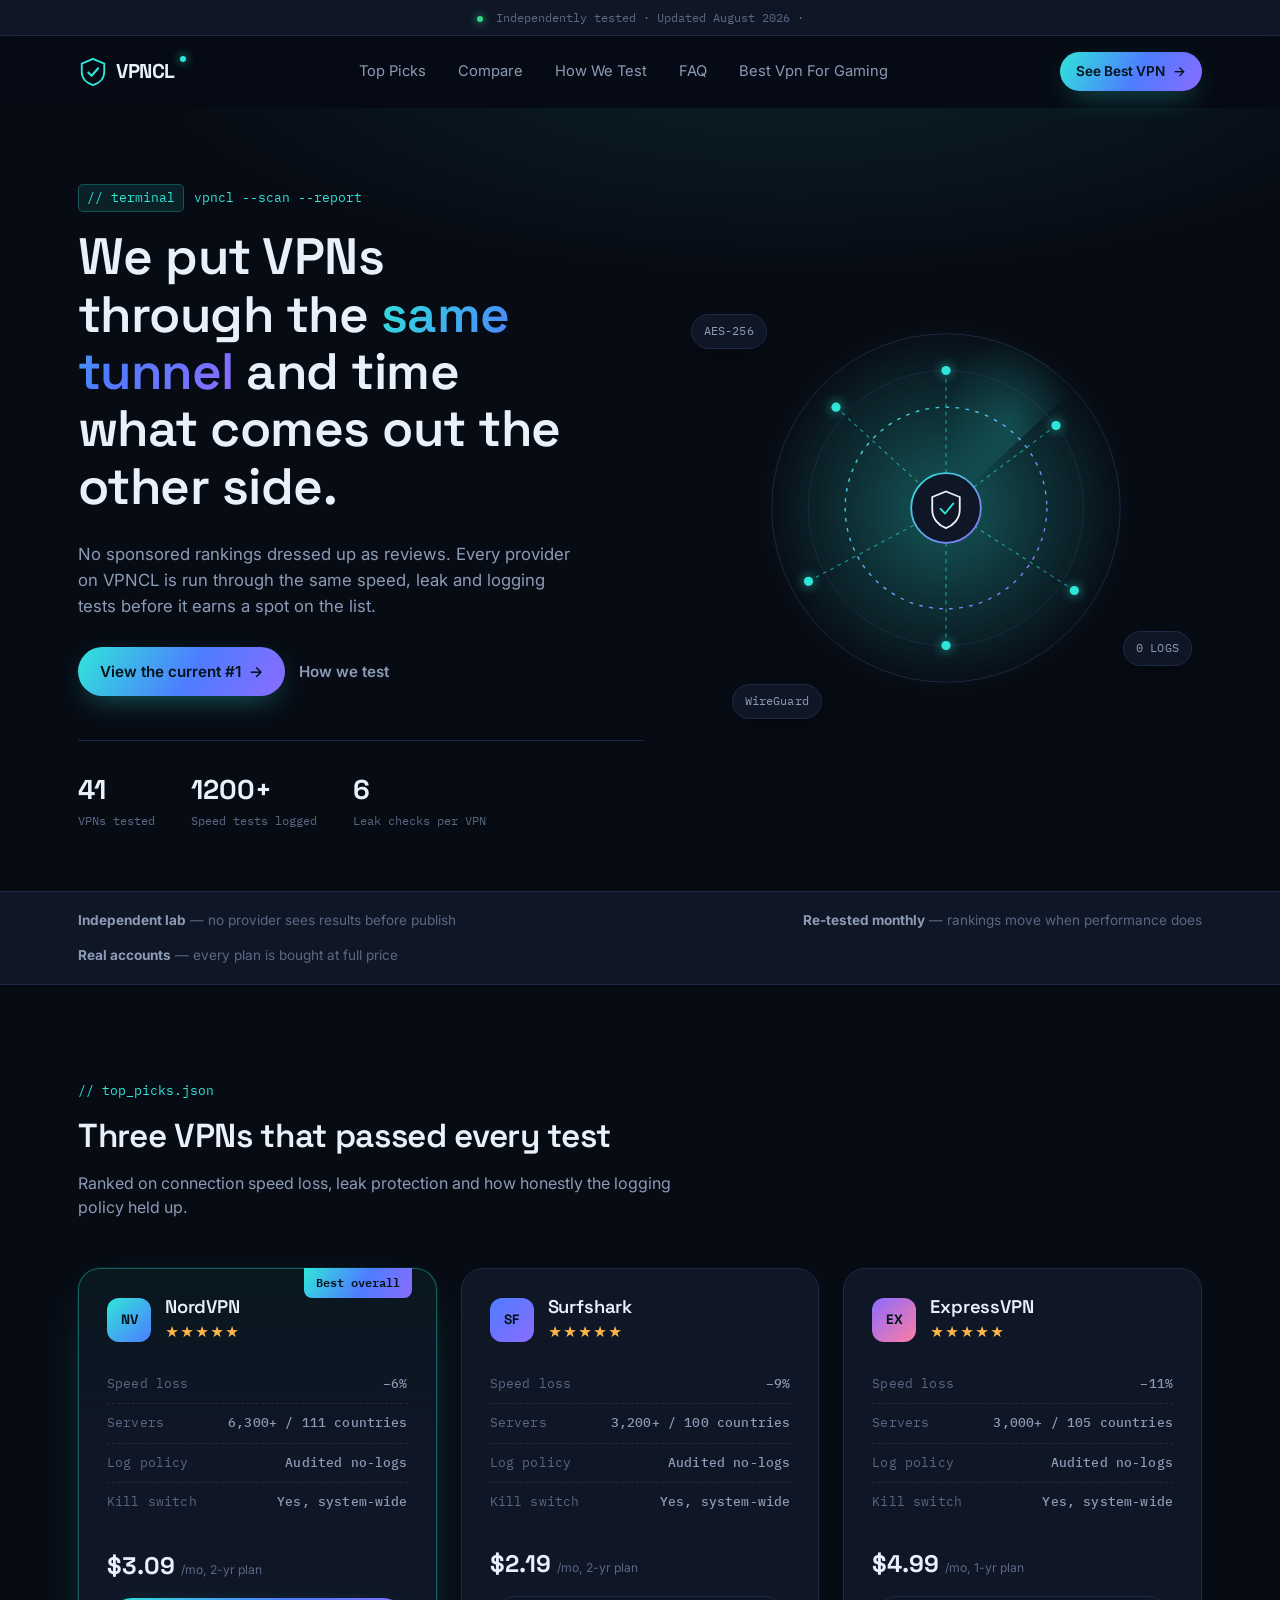
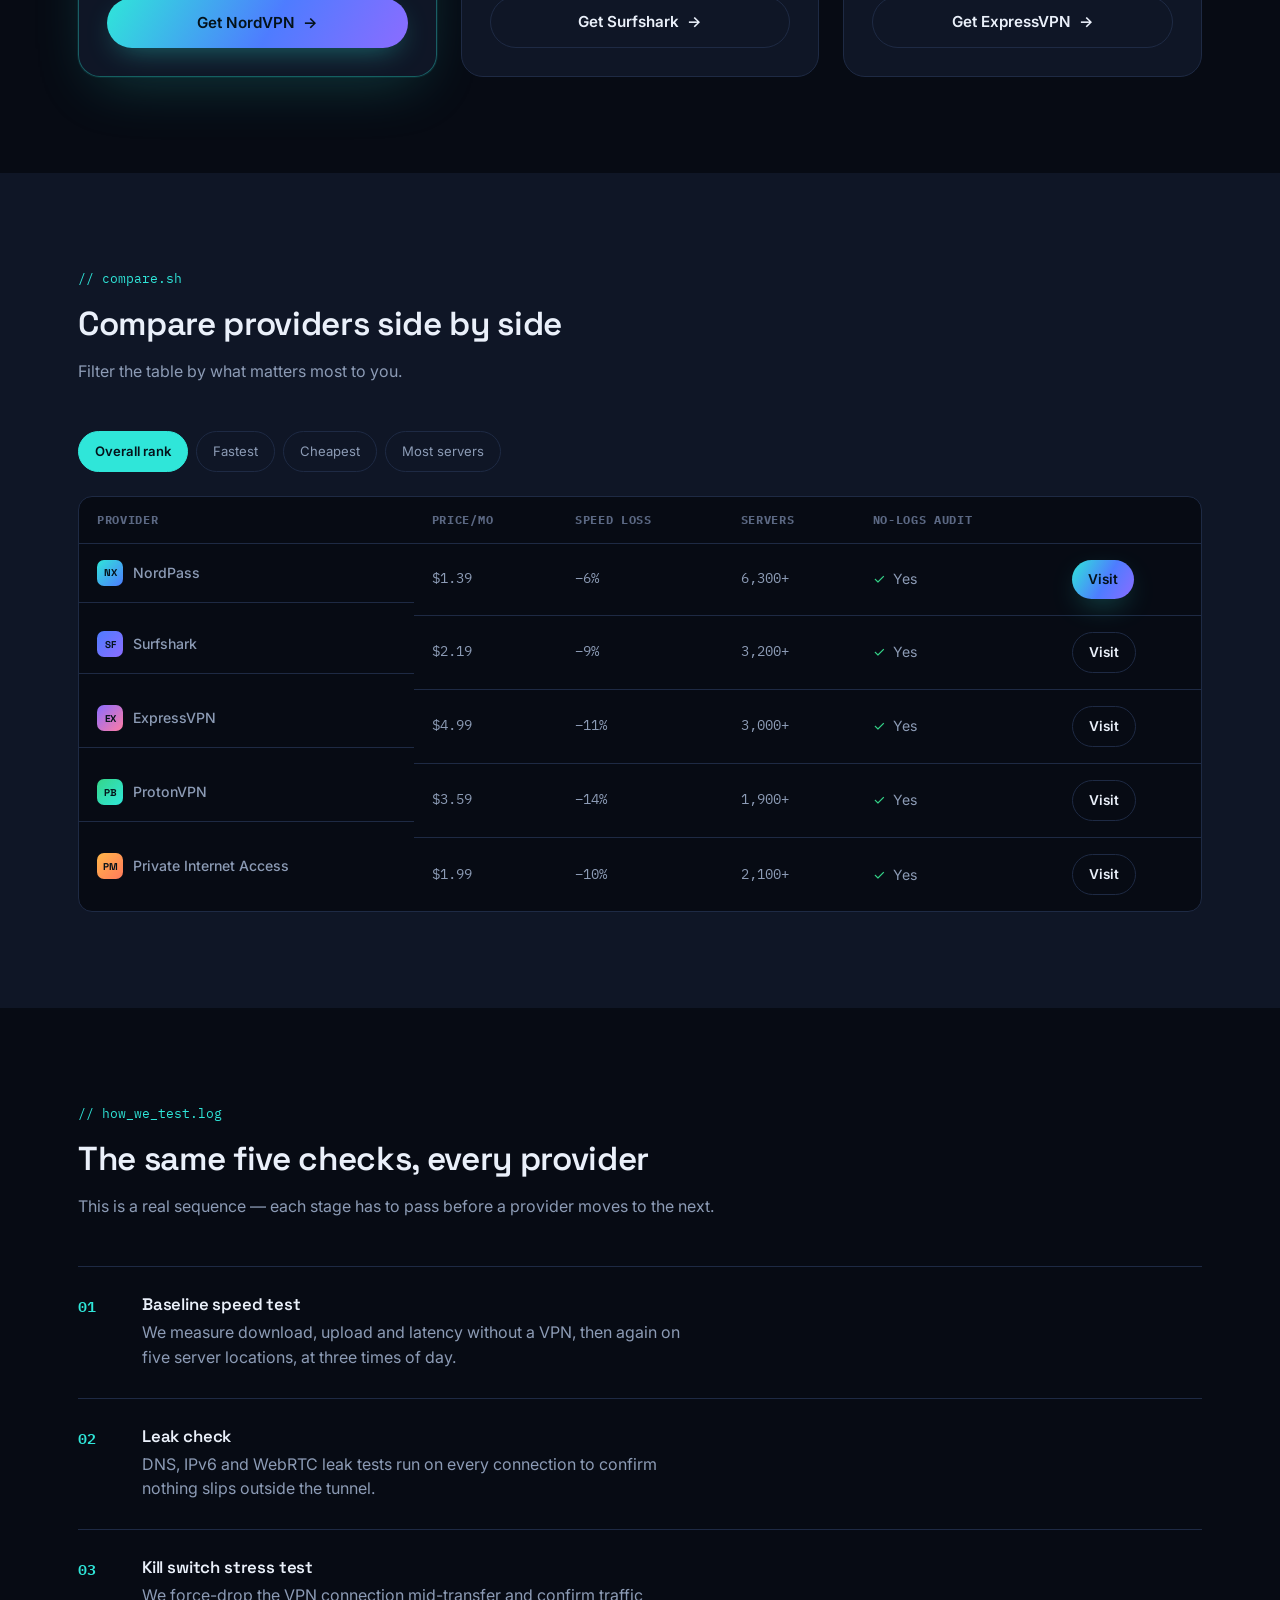
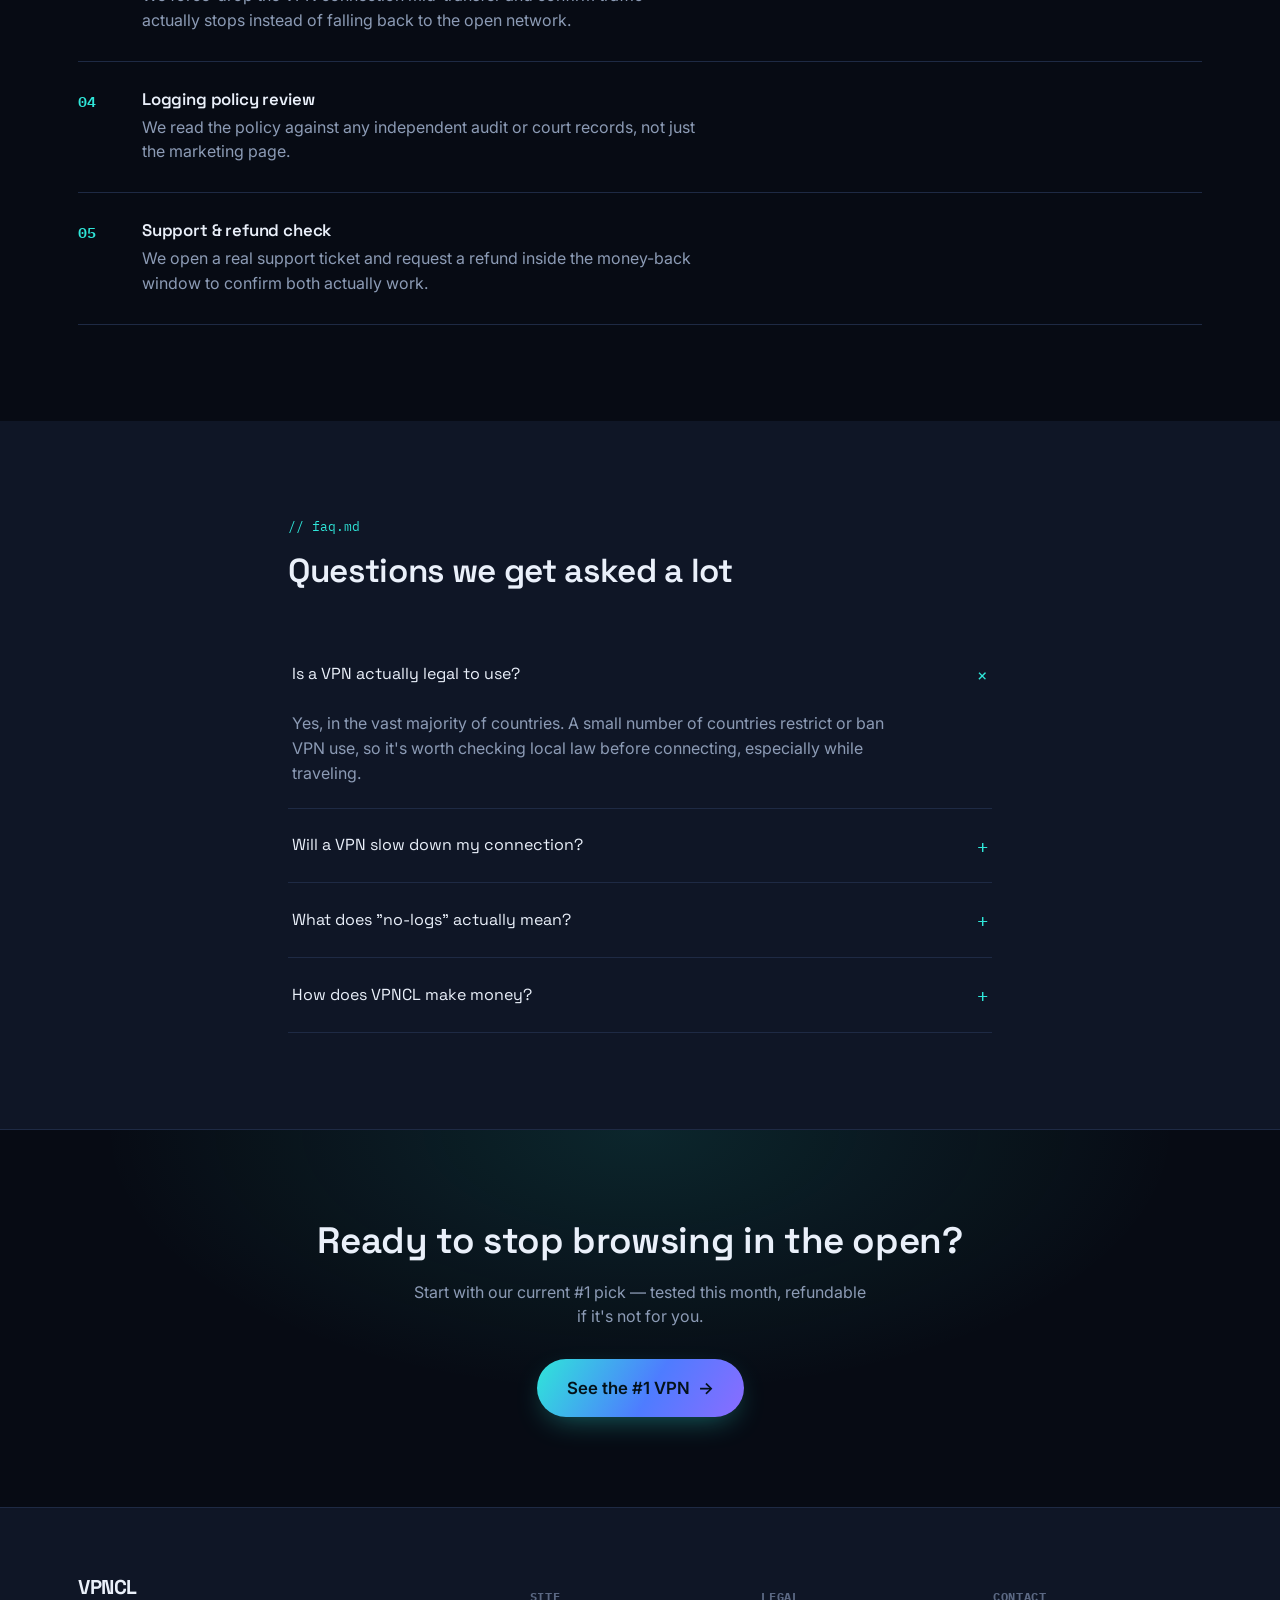
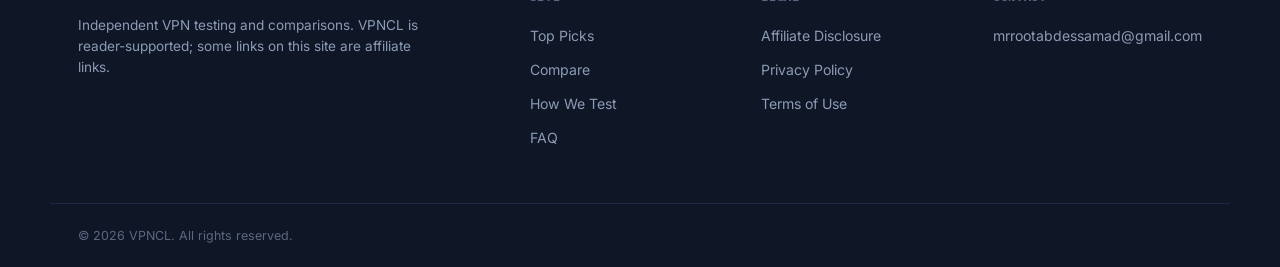
==== index.html @ 6b6a1465 "Update index.html" ====
<!DOCTYPE html>
<html lang="en">
<head>
<meta charset="UTF-8">
<meta name="viewport" content="width=device-width, initial-scale=1.0">
<title>Best VPN For Gaming and Streaming</title>
<meta name="description" content="VPN Cloud Explore the cheapest vpn And make your informations secure ">
<link rel="preconnect" href="https://fonts.googleapis.com">
<link href="https://fonts.googleapis.com/css2?family=Space+Grotesk:wght@500;600;700&family=IBM+Plex+Mono:wght@400;500;600&family=Inter:wght@400;500;600;700&display=swap" rel="stylesheet">
<link rel="stylesheet" href="style.css">
<link rel="canonical" href="https://www.vpncl.com/">
<link rel="icon" type="image/svg+xml" href="logo.svg"></head>
<body>

<!-- ============ ANNOUNCEMENT BAR ============ -->
<div class="topbar">
  <p><span class="dot" aria-hidden="true"></span> Independently tested · Updated August 2026 ·</p>
</div>

<!-- ============ HEADER ============ -->
<header class="site-header" id="siteHeader">
  <div class="wrap header-inner">
    <a href="#top" class="logo" aria-label="VPNCL home">
      <span class="logo-mark" aria-hidden="true">
        <svg viewBox="0 0 32 32" width="30" height="30"><path d="M16 2 L28 7 V16 C28 23 22.5 28 16 30 C9.5 28 4 23 4 16 V7 Z" fill="none" stroke="currentColor" stroke-width="2"/><path d="M11 16.5 L14.5 20 L21.5 12" fill="none" stroke="currentColor" stroke-width="2.2" stroke-linecap="round" stroke-linejoin="round"/></svg>
      </span>
      <span class="logo-text">VPNCL<span class="logo-ping" aria-hidden="true"></span></span>
    </a>
    
    <nav class="main-nav" id="mainNav">
      <a href="#picks">Top Picks</a>
      <a href="#compare">Compare</a>
      <a href="#how-we-test">How We Test</a>
      <a href="#faq">FAQ</a>
      <a href="best-vpn-for-gaming.html">Best Vpn For Gaming</a>

    </nav>

    <div class="header-actions">
      <a href="#picks" class="btn btn-primary btn-sm">See Best VPN <span class="arrow">→</span></a>
      <button class="nav-toggle" id="navToggle" aria-label="Toggle menu" aria-expanded="false">
        <span></span><span></span><span></span>
      </button>
    </div>
  </div>
</header>

<main id="top">

  <!-- ============ HERO ============ -->
  <section class="hero">
    <div class="wrap hero-inner">
      <div class="hero-copy">
        <p class="eyebrow"><span class="eyebrow-tag">// terminal</span> vpncl --scan --report</p>
        <h1>We put VPNs through the <span class="grad-text">same tunnel</span> and time what comes out the other side.</h1>
        <p class="hero-sub">No sponsored rankings dressed up as reviews. Every provider on VPNCL is run through the same speed, leak and logging tests before it earns a spot on the list.</p>

        <div class="hero-cta-row">
          <a href="#picks" class="btn btn-primary">View the current #1 <span class="arrow">→</span></a>
          <a href="#how-we-test" class="btn btn-ghost">How we test</a>
        </div>

        <div class="hero-stats">
          <div class="stat">
            <span class="stat-num" data-count="41">0</span>
            <span class="stat-label">VPNs tested</span>
          </div>
          <div class="stat">
            <span class="stat-num" data-count="1200" data-suffix="+">0</span>
            <span class="stat-label">Speed tests logged</span>
          </div>
          <div class="stat">
            <span class="stat-num" data-count="6">0</span>
            <span class="stat-label">Leak checks per VPN</span>
          </div>
        </div>
      </div>

      <div class="hero-visual" aria-hidden="true">
        <svg class="tunnel-svg" viewBox="0 0 480 480">
          <defs>
            <radialGradient id="glow" cx="50%" cy="50%" r="50%">
              <stop offset="0%" stop-color="#2FE6D9" stop-opacity="0.35"/>
              <stop offset="100%" stop-color="#2FE6D9" stop-opacity="0"/>
            </radialGradient>
            <linearGradient id="ringGrad" x1="0" y1="0" x2="1" y2="1">
              <stop offset="0%" stop-color="#2FE6D9"/>
              <stop offset="100%" stop-color="#8B6CFF"/>
            </linearGradient>
          </defs>

          <circle cx="240" cy="240" r="200" fill="url(#glow)"/>
          <circle class="ring ring-1" cx="240" cy="240" r="190" fill="none" stroke="#1E2A44" stroke-width="1"/>
          <circle class="ring ring-2" cx="240" cy="240" r="150" fill="none" stroke="#1E2A44" stroke-width="1"/>
          <circle class="ring ring-3" cx="240" cy="240" r="110" fill="none" stroke="url(#ringGrad)" stroke-width="1.5" stroke-dasharray="4 7"/>

          <!-- radar sweep -->
          <g class="radar-sweep" style="transform-origin:240px 240px;">
            <path d="M240 240 L240 50 A190 190 0 0 1 380 110 Z" fill="url(#glow)" opacity="0.5"/>
          </g>

          <!-- nodes -->
          <g class="nodes">
            <circle class="node" cx="120" cy="130" r="5"/>
            <circle class="node" cx="360" cy="150" r="5"/>
            <circle class="node" cx="90" cy="320" r="5"/>
            <circle class="node" cx="380" cy="330" r="5"/>
            <circle class="node" cx="240" cy="90" r="5"/>
            <circle class="node" cx="240" cy="390" r="5"/>
          </g>

          <!-- connecting lines to center lock -->
          <g class="links" stroke="#2FE6D9" stroke-width="1.2" fill="none" opacity="0.6">
            <path class="link" d="M120 130 L240 240"/>
            <path class="link" d="M360 150 L240 240"/>
            <path class="link" d="M90 320 L240 240"/>
            <path class="link" d="M380 330 L240 240"/>
            <path class="link" d="M240 90 L240 240"/>
            <path class="link" d="M240 390 L240 240"/>
          </g>

          <!-- center shield -->
          <g transform="translate(240,240)">
            <circle r="38" fill="#0F1626" stroke="url(#ringGrad)" stroke-width="2"/>
            <path d="M0 -18 L15 -12 V2 C15 12 8 19 0 22 C-8 19 -15 12 -15 2 V-12 Z" fill="none" stroke="#EAF0FA" stroke-width="2"/>
            <path d="M-6 1 L-1 6 L8 -5" fill="none" stroke="#2FE6D9" stroke-width="2" stroke-linecap="round" stroke-linejoin="round"/>
          </g>
        </svg>

        <div class="badge-float badge-float-1"><span class="mono">AES-256</span></div>
        <div class="badge-float badge-float-2"><span class="mono">0 LOGS</span></div>
        <div class="badge-float badge-float-3"><span class="mono">WireGuard</span></div>
      </div>
    </div>
  </section>

  <!-- ============ TRUST STRIP ============ -->
  <section class="trust-strip">
    <div class="wrap trust-inner">
      <p class="trust-item"><strong>Independent lab</strong> — no provider sees results before publish</p>
      <p class="trust-item"><strong>Re-tested monthly</strong> — rankings move when performance does</p>
      <p class="trust-item"><strong>Real accounts</strong> — every plan is bought at full price</p>
    </div>
  </section>

  <!-- ============ TOP PICKS ============ -->
  <section class="section" id="picks">
    <div class="wrap">
      <div class="section-head">
        <p class="eyebrow">// top_picks.json</p>
        <h2>Three VPNs that passed every test</h2>
        <p class="section-sub">Ranked on connection speed loss, leak protection and how honestly the logging policy held up.</p>
      </div>

      <div class="picks-grid">

        <article class="pick-card pick-card--featured">
          <div class="pick-ribbon">Best overall</div>
          <div class="pick-top">
            <div class="pick-logo pick-logo--1" aria-hidden="true">NV</div>
            <div>
              <h3>NordVPN</h3>
              <div class="stars" aria-label="4.8 out of 5">★★★★★</div>
            </div>
          </div>
          <ul class="pick-specs mono">
            <li><span>Speed loss</span><strong>−6%</strong></li>
            <li><span>Servers</span><strong>6,300+ / 111 countries</strong></li>
            <li><span>Log policy</span><strong>Audited no-logs</strong></li>
            <li><span>Kill switch</span><strong>Yes, system-wide</strong></li>
          </ul>
          <div class="pick-foot">
            <div class="price"><span class="price-amount">$3.09</span><span class="price-term">/mo, 2-yr plan</span></div>
            <a href="https://go.nordvpn.net/aff_c?offer_id=15&aff_id=154441&url_id=902" class="btn btn-primary btn-block" target="_blank"
              rel="noopener noreferrer">Get NordVPN <span class="arrow">→</span> </a>
          </div>
        </article>

        <article class="pick-card">
          <div class="pick-top">
            <div class="pick-logo pick-logo--2" aria-hidden="true">SF</div>
            <div>
              <h3>Surfshark</h3>
              <div class="stars" aria-label="4.6 out of 5">★★★★★</div>
            </div>
          </div>
          <ul class="pick-specs mono">
            <li><span>Speed loss</span><strong>−9%</strong></li>
            <li><span>Servers</span><strong>3,200+ / 100 countries</strong></li>
            <li><span>Log policy</span><strong>Audited no-logs</strong></li>
            <li><span>Kill switch</span><strong>Yes, system-wide</strong></li>
          </ul>
          <div class="pick-foot">
            <div class="price"><span class="price-amount">$2.19</span><span class="price-term">/mo, 2-yr plan</span></div>
            <a href="#" class="btn btn-outline btn-block">Get Surfshark <span class="arrow">→</span></a>
          </div>
        </article>

        <article class="pick-card">
          <div class="pick-top">
            <div class="pick-logo pick-logo--3" aria-hidden="true">EX</div>
            <div>
              <h3>ExpressVPN</h3>
              <div class="stars" aria-label="4.5 out of 5">★★★★★</div>
            </div>
          </div>
          <ul class="pick-specs mono">
            <li><span>Speed loss</span><strong>−11%</strong></li>
            <li><span>Servers</span><strong>3,000+ / 105 countries</strong></li>
            <li><span>Log policy</span><strong>Audited no-logs</strong></li>
            <li><span>Kill switch</span><strong>Yes, system-wide</strong></li>
          </ul>
          <div class="pick-foot">
            <div class="price"><span class="price-amount">$4.99</span><span class="price-term">/mo, 1-yr plan</span></div>
            <a href="#" class="btn btn-outline btn-block">Get ExpressVPN <span class="arrow">→</span></a>
          </div>
        </article>

      </div>
    </div>
  </section>

  <!-- ============ COMPARISON TABLE ============ -->
  <section class="section section--alt" id="compare">
    <div class="wrap">
      <div class="section-head">
        <p class="eyebrow">// compare.sh</p>
        <h2>Compare providers side by side</h2>
        <p class="section-sub">Filter the table by what matters most to you.</p>
      </div>

      <div class="filter-tabs" role="tablist" aria-label="Sort comparison table">
        <button class="filter-tab is-active" data-sort="rank">Overall rank</button>
        <button class="filter-tab" data-sort="speed">Fastest</button>
        <button class="filter-tab" data-sort="price">Cheapest</button>
        <button class="filter-tab" data-sort="servers">Most servers</button>
      </div>

      <div class="table-wrap">
        <table class="compare-table" id="compareTable">
          <thead>
            <tr>
              <th>Provider</th>
              <th class="mono">Price/mo</th>
              <th class="mono">Speed loss</th>
              <th class="mono">Servers</th>
              <th>No-logs audit</th>
              <th></th>
            </tr>
          </thead>
          <tbody>
            <tr data-rank="1" data-speed="6" data-price="3.09" data-servers="6300">
              <td class="prov-cell"><span class="pick-logo pick-logo--1 sm" aria-hidden="true">NX</span>NordPass</td>
              <td class="mono">$1.39</td>
              <td class="mono">−6%</td>
              <td class="mono">6,300+</td>
              <td><span class="check">✓</span> Yes</td>
              <td><a href="https://go.nordpass.io/aff_c?offer_id=488&aff_id=154441&url_id=9356" class="btn btn-sm btn-primary" target="_blank"rel="noopener noreferrer">Visit</a></td>
            </tr>
            <tr data-rank="2" data-speed="9" data-price="2.19" data-servers="3200">
              <td class="prov-cell"><span class="pick-logo pick-logo--2 sm" aria-hidden="true">SF</span>Surfshark</td>
              <td class="mono">$2.19</td>
              <td class="mono">−9%</td>
              <td class="mono">3,200+</td>
              <td><span class="check">✓</span> Yes</td>
              <td><a href="#" class="btn btn-sm btn-outline">Visit</a></td>
            </tr>
            <tr data-rank="3" data-speed="11" data-price="4.99" data-servers="3000">
              <td class="prov-cell"><span class="pick-logo pick-logo--3 sm" aria-hidden="true">EX</span>ExpressVPN</td>
              <td class="mono">$4.99</td>
              <td class="mono">−11%</td>
              <td class="mono">3,000+</td>
              <td><span class="check">✓</span> Yes</td>
              <td><a href="#" class="btn btn-sm btn-outline">Visit</a></td>
            </tr>
            <tr data-rank="4" data-speed="14" data-price="1.99" data-servers="1900">
              <td class="prov-cell"><span class="pick-logo pick-logo--4 sm" aria-hidden="true">PB</span>ProtonVPN</td>
              <td class="mono">$3.59</td>
              <td class="mono">−14%</td>
              <td class="mono">1,900+</td>
              <td><span class="check">✓</span> Yes</td>
              <td><a href="#" class="btn btn-sm btn-outline">Visit</a></td>
            </tr>
            <tr data-rank="5" data-speed="10" data-price="1.99" data-servers="2100">
              <td class="prov-cell"><span class="pick-logo pick-logo--5 sm" aria-hidden="true">PM</span>Private Internet Access</td>
              <td class="mono">$1.99</td>
              <td class="mono">−10%</td>
              <td class="mono">2,100+</td>
              <td><span class="check">✓</span> Yes</td>
              <td><a href="#" class="btn btn-sm btn-outline">Visit</a></td>
            </tr>
          </tbody>
        </table>
      </div>
    </div>
  </section>

  <!-- ============ HOW WE TEST ============ -->
  <section class="section" id="how-we-test">
    <div class="wrap">
      <div class="section-head">
        <p class="eyebrow">// how_we_test.log</p>
        <h2>The same five checks, every provider</h2>
        <p class="section-sub">This is a real sequence — each stage has to pass before a provider moves to the next.</p>
      </div>

      <ol class="process-list">
        <li class="process-step">
          <span class="step-index mono">01</span>
          <div>
            <h3>Baseline speed test</h3>
            <p>We measure download, upload and latency without a VPN, then again on five server locations, at three times of day.</p>
          </div>
        </li>
        <li class="process-step">
          <span class="step-index mono">02</span>
          <div>
            <h3>Leak check</h3>
            <p>DNS, IPv6 and WebRTC leak tests run on every connection to confirm nothing slips outside the tunnel.</p>
          </div>
        </li>
        <li class="process-step">
          <span class="step-index mono">03</span>
          <div>
            <h3>Kill switch stress test</h3>
            <p>We force-drop the VPN connection mid-transfer and confirm traffic actually stops instead of falling back to the open network.</p>
          </div>
        </li>
        <li class="process-step">
          <span class="step-index mono">04</span>
          <div>
            <h3>Logging policy review</h3>
            <p>We read the policy against any independent audit or court records, not just the marketing page.</p>
          </div>
        </li>
        <li class="process-step">
          <span class="step-index mono">05</span>
          <div>
            <h3>Support & refund check</h3>
            <p>We open a real support ticket and request a refund inside the money-back window to confirm both actually work.</p>
          </div>
        </li>
      </ol>
    </div>
  </section>

  <!-- ============ FAQ ============ -->
  <section class="section section--alt" id="faq">
    <div class="wrap wrap--narrow">
      <div class="section-head">
        <p class="eyebrow">// faq.md</p>
        <h2>Questions we get asked a lot</h2>
      </div>

      <div class="accordion" id="accordion">
        <div class="accordion-item is-open">
          <button class="accordion-trigger" aria-expanded="true">
            <span>Is a VPN actually legal to use?</span>
            <span class="accordion-icon">+</span>
          </button>
          <div class="accordion-panel">
            <p>Yes, in the vast majority of countries. A small number of countries restrict or ban VPN use, so it's worth checking local law before connecting, especially while traveling.</p>
          </div>
        </div>

        <div class="accordion-item">
          <button class="accordion-trigger" aria-expanded="false">
            <span>Will a VPN slow down my connection?</span>
            <span class="accordion-icon">+</span>
          </button>
          <div class="accordion-panel">
            <p>Some speed loss is normal since traffic takes a longer, encrypted path. The providers on this list keep that loss under about 15% on a nearby server, which most people won't notice for browsing or streaming.</p>
          </div>
        </div>

        <div class="accordion-item">
          <button class="accordion-trigger" aria-expanded="false">
            <span>What does "no-logs" actually mean?</span>
            <span class="accordion-icon">+</span>
          </button>
          <div class="accordion-panel">
            <p>It means the provider doesn't record what you connect to, your browsing activity, or your originating IP. We only credit a "no-logs" claim when it's backed by an independent third-party audit.</p>
          </div>
        </div>

        <div class="accordion-item">
          <button class="accordion-trigger" aria-expanded="false">
            <span>How does VPNCL make money?</span>
            <span class="accordion-icon">+</span>
          </button>
          <div class="accordion-panel">
            <p>Some links on this site are affiliate links — if you sign up through one, we may earn a commission at no extra cost to you. Rankings are based on our own test results, not on commission size.</p>
          </div>
        </div>
      </div>
    </div>
  </section>

  <!-- ============ CTA BANNER ============ -->
  <section class="cta-banner">
    <div class="wrap cta-inner">
      <h2>Ready to stop browsing in the open?</h2>
      <p>Start with our current #1 pick — tested this month, refundable if it's not for you.</p>
      <a href="#picks" class="btn btn-primary btn-lg">See the #1 VPN <span class="arrow">→</span></a>
    </div>
  </section>

</main>

<!-- ============ FOOTER ============ -->
<footer class="site-footer">
  <div class="wrap footer-inner">
    <div class="footer-brand">
      <span class="logo-text">VPNCL</span>
      <p>Independent VPN testing and comparisons. VPNCL is reader-supported; some links on this site are affiliate links.</p>
    </div>
    <div class="footer-cols">
      <div class="footer-col">
        <h4>Site</h4>
        <a href="#picks">Top Picks</a>
        <a href="#compare">Compare</a>
        <a href="#how-we-test">How We Test</a>
        <a href="#faq">FAQ</a>
      </div>
      <div class="footer-col">
        <h4>Legal</h4>
        <a href="#">Affiliate Disclosure</a>
        <a href="#">Privacy Policy</a>
        <a href="#">Terms of Use</a>
      </div>
      <div class="footer-col">
        <h4>Contact</h4>
        <a href="mailto:mrrootabdessamad@gmail.com">mrrootabdessamad@gmail.com</a>

      </div>
    </div>
  </div>
  <div class="wrap footer-bottom">
    <p>© <span id="year"></span> VPNCL. All rights reserved.</p>
  </div>
</footer>

<script src="main.js"></script>
</body>
</html>
---- style.css ----
/* ==========================================================================
   VPNCL — design tokens
   ========================================================================== */
:root{
  --bg:            #070B14;
  --surface:       #0F1626;
  --surface-2:     #131C30;
  --border:        #1E2A44;
  --text:          #EAF0FA;
  --text-dim:      #8C9BB5;
  --text-faint:    #5B6883;

  --cyan:          #2FE6D9;
  --blue:          #4E7CFF;
  --violet:        #8B6CFF;
  --green:         #35D68A;
  --amber:         #FFB648;

  --grad: linear-gradient(120deg, var(--cyan), var(--blue) 55%, var(--violet));

  --font-display: 'Space Grotesk', system-ui, sans-serif;
  --font-body:    'Inter', system-ui, sans-serif;
  --font-mono:    'IBM Plex Mono', ui-monospace, monospace;

  --radius-s:  8px;
  --radius-m:  14px;
  --radius-l:  22px;

  --shadow-glow: 0 0 0 1px rgba(47,230,217,0.08), 0 20px 60px -20px rgba(47,230,217,0.25);
  --ease: cubic-bezier(.22,.9,.3,1);
}

*,*::before,*::after{ box-sizing:border-box; }
html{ scroll-behavior:smooth; }
@media (prefers-reduced-motion: reduce){
  html{ scroll-behavior:auto; }
  *,*::before,*::after{ animation-duration:0.001ms !important; animation-iteration-count:1 !important; transition-duration:0.001ms !important; }
}

body{
  margin:0;
  background:var(--bg);
  color:var(--text);
  font-family:var(--font-body);
  line-height:1.55;
  -webkit-font-smoothing:antialiased;
}

h1,h2,h3{
  font-family:var(--font-display);
  font-weight:600;
  line-height:1.12;
  margin:0 0 0.5em;
  letter-spacing:-0.01em;
}
p{ margin:0 0 1em; color:var(--text-dim); }
a{ color:inherit; text-decoration:none; }
ul,ol{ margin:0; padding:0; list-style:none; }
button{ font:inherit; color:inherit; background:none; border:0; cursor:pointer; }
svg{ display:block; }

.mono{ font-family:var(--font-mono); letter-spacing:0.01em; }

.wrap{
  max-width:1180px;
  margin:0 auto;
  padding:0 28px;
}
.wrap--narrow{ max-width:760px; }

.grad-text{
  background:var(--grad);
  -webkit-background-clip:text;
  background-clip:text;
  color:transparent;
}

/* Focus visibility */
a:focus-visible, button:focus-visible{
  outline:2px solid var(--cyan);
  outline-offset:3px;
  border-radius:4px;
}

/* ==========================================================================
   Buttons
   ========================================================================== */
.btn{
  display:inline-flex;
  align-items:center;
  gap:8px;
  padding:13px 22px;
  border-radius:999px;
  font-weight:600;
  font-size:0.95rem;
  font-family:var(--font-body);
  transition:transform 0.2s var(--ease), box-shadow 0.2s var(--ease), background 0.2s var(--ease), border-color .2s var(--ease);
  white-space:nowrap;
}
.btn .arrow{ transition:transform .2s var(--ease); }
.btn:hover .arrow{ transform:translateX(3px); }

.btn-primary{
  background:var(--grad);
  color:#04121A;
  box-shadow:0 10px 30px -10px rgba(47,230,217,0.45);
}
.btn-primary:hover{ transform:translateY(-2px); box-shadow:0 16px 34px -12px rgba(47,230,217,0.55); }

.btn-outline{
  background:transparent;
  border:1px solid var(--border);
  color:var(--text);
}
.btn-outline:hover{ border-color:var(--cyan); color:var(--cyan); }

.btn-ghost{
  background:transparent;
  color:var(--text-dim);
  padding:13px 8px;
}
.btn-ghost:hover{ color:var(--text); }

.btn-sm{ padding:9px 16px; font-size:0.85rem; }
.btn-lg{ padding:16px 30px; font-size:1.05rem; }
.btn-block{ width:100%; justify-content:center; }

/* ==========================================================================
   Topbar + Header
   ========================================================================== */
.topbar{
  background:var(--surface);
  border-bottom:1px solid var(--border);
  text-align:center;
  padding:8px 20px;
}
.topbar p{
  margin:0;
  font-size:0.78rem;
  color:var(--text-faint);
  font-family:var(--font-mono);
}
.dot{
  display:inline-block;
  width:6px; height:6px;
  border-radius:50%;
  background:var(--green);
  margin-right:6px;
  box-shadow:0 0 8px var(--green);
}

.site-header{
  position:sticky; top:0; z-index:50;
  background:rgba(7,11,20,0.75);
  backdrop-filter:blur(10px);
  border-bottom:1px solid transparent;
  transition:border-color .25s var(--ease), background .25s var(--ease);
}
.site-header.is-scrolled{
  border-bottom-color:var(--border);
  background:rgba(7,11,20,0.92);
}
.header-inner{
  display:flex;
  align-items:center;
  justify-content:space-between;
  padding-top:16px; padding-bottom:16px;
}
.logo{ display:flex; align-items:center; gap:8px; }
.logo-mark{ color:var(--cyan); display:flex; }
.logo-text{
  font-family:var(--font-display);
  font-weight:700;
  font-size:1.25rem;
  letter-spacing:-0.02em;
  position:relative;
}
.logo-ping{
  display:inline-block;
  width:6px; height:6px;
  border-radius:50%;
  background:var(--cyan);
  margin-left:5px;
  vertical-align:top;
  box-shadow:0 0 10px var(--cyan);
  animation:ping 2.4s ease-in-out infinite;
}
@keyframes ping{ 0%,100%{opacity:1;} 50%{opacity:.3;} }

.main-nav{ display:flex; gap:32px; }
.main-nav a{
  font-size:0.92rem;
  color:var(--text-dim);
  transition:color .2s var(--ease);
}
.main-nav a:hover{ color:var(--text); }

.header-actions{ display:flex; align-items:center; gap:14px; }
.nav-toggle{
  display:none;
  flex-direction:column;
  gap:5px;
  padding:6px;
}
.nav-toggle span{
  width:20px; height:2px; background:var(--text);
  transition:transform .25s var(--ease), opacity .25s var(--ease);
}

/* ==========================================================================
   Hero
   ========================================================================== */
.hero{
  position:relative;
  padding:76px 0 60px;
  overflow:hidden;
}
.hero::before{
  content:"";
  position:absolute; inset:-20% -10% auto -10%;
  height:520px;
  background:radial-gradient(60% 60% at 60% 20%, rgba(47,230,217,0.10), transparent 70%);
  pointer-events:none;
}
.hero-inner{
  position:relative;
  display:grid;
  grid-template-columns:1.05fr 0.95fr;
  gap:48px;
  align-items:center;
}
.eyebrow{
  font-family:var(--font-mono);
  font-size:0.8rem;
  color:var(--cyan);
  margin-bottom:16px;
  display:flex; align-items:center; gap:10px;
}
.eyebrow-tag{
  background:rgba(47,230,217,0.1);
  border:1px solid rgba(47,230,217,0.25);
  padding:3px 8px;
  border-radius:5px;
  color:var(--cyan);
}
.hero h1{
  font-size:clamp(2.1rem, 4vw, 3.3rem);
  color:var(--text);
  max-width:15ch;
}
.hero-sub{
  font-size:1.05rem;
  max-width:46ch;
  color:var(--text-dim);
}
.hero-cta-row{
  display:flex; align-items:center; gap:6px; flex-wrap:wrap;
  margin:28px 0 44px;
}
.hero-stats{
  display:flex; gap:36px;
  padding-top:28px;
  border-top:1px solid var(--border);
}
.stat{ display:flex; flex-direction:column; }
.stat-num{
  font-family:var(--font-display);
  font-size:1.7rem;
  font-weight:700;
  color:var(--text);
}
.stat-label{
  font-size:0.78rem;
  color:var(--text-faint);
  font-family:var(--font-mono);
}

/* hero visual */
.hero-visual{ position:relative; display:flex; justify-content:center; }
.tunnel-svg{ width:100%; max-width:440px; }
.ring-1{ animation:spin 60s linear infinite; }
.ring-2{ animation:spin 40s linear infinite reverse; }
.ring-3{ animation:spin 26s linear infinite; }
@keyframes spin{ to{ transform:rotate(360deg); } }
.radar-sweep{ animation:sweep 5s linear infinite; transform-box:fill-box; }
@keyframes sweep{ to{ transform:rotate(360deg); } }
.node{ fill:var(--cyan); filter:drop-shadow(0 0 6px rgba(47,230,217,0.8)); }
.link{ stroke-dasharray:4 5; animation:flow 1.6s linear infinite; }
@keyframes flow{ to{ stroke-dashoffset:-18; } }

.badge-float{
  position:absolute;
  background:var(--surface);
  border:1px solid var(--border);
  padding:7px 12px;
  border-radius:999px;
  font-size:0.72rem;
  color:var(--text-dim);
  box-shadow:0 10px 24px -8px rgba(0,0,0,0.5);
  animation:float 5s ease-in-out infinite;
}
.badge-float-1{ top:6%; left:0%; animation-delay:0s; }
.badge-float-2{ bottom:14%; right:2%; animation-delay:1.2s; }
.badge-float-3{ bottom:2%; left:8%; animation-delay:2.4s; }
@keyframes float{ 0%,100%{ transform:translateY(0); } 50%{ transform:translateY(-8px); } }

/* ==========================================================================
   Trust strip
   ========================================================================== */
.trust-strip{
  border-top:1px solid var(--border);
  border-bottom:1px solid var(--border);
  background:var(--surface);
}
.trust-inner{
  display:flex;
  justify-content:space-between;
  flex-wrap:wrap;
  gap:14px;
  padding:18px 28px;
}
.trust-item{
  margin:0;
  font-size:0.85rem;
  color:var(--text-faint);
}
.trust-item strong{ color:var(--text-dim); }

/* ==========================================================================
   Sections (shared)
   ========================================================================== */
.section{ padding:96px 0; }
.section--alt{ background:var(--surface); }
.section-head{ max-width:640px; margin-bottom:48px; }
.section-head h2{ font-size:clamp(1.6rem,2.6vw,2.2rem); color:var(--text); }
.section-sub{ font-size:1rem; }

/* ==========================================================================
   Picks
   ========================================================================== */
.picks-grid{
  display:grid;
  grid-template-columns:repeat(3, 1fr);
  gap:24px;
}
.pick-card{
  position:relative;
  background:var(--surface);
  border:1px solid var(--border);
  border-radius:var(--radius-l);
  padding:28px;
  display:flex;
  flex-direction:column;
  transition:transform .25s var(--ease), border-color .25s var(--ease);
}
.pick-card:hover{ transform:translateY(-4px); border-color:#2A3B5C; }
.pick-card--featured{
  border-color:rgba(47,230,217,0.35);
  background:linear-gradient(180deg, rgba(47,230,217,0.06), var(--surface) 40%);
  box-shadow:var(--shadow-glow);
}
.pick-ribbon{
  position:absolute; top:-1px; right:24px;
  background:var(--grad);
  color:#04121A;
  font-family:var(--font-mono);
  font-size:0.72rem;
  font-weight:600;
  padding:6px 12px;
  border-radius:0 0 8px 8px;
}
.pick-top{ display:flex; align-items:center; gap:14px; margin-bottom:22px; }
.pick-logo{
  width:44px; height:44px;
  border-radius:12px;
  display:flex; align-items:center; justify-content:center;
  font-family:var(--font-display); font-weight:700; font-size:0.85rem;
  color:#04121A;
  flex-shrink:0;
}
.pick-logo.sm{ width:26px; height:26px; font-size:0.62rem; border-radius:7px; margin-right:10px; }
.pick-logo--1{ background:linear-gradient(135deg,var(--cyan),var(--blue)); }
.pick-logo--2{ background:linear-gradient(135deg,var(--blue),var(--violet)); }
.pick-logo--3{ background:linear-gradient(135deg,var(--violet),#FF7CA3); }
.pick-logo--4{ background:linear-gradient(135deg,var(--green),var(--cyan)); }
.pick-logo--5{ background:linear-gradient(135deg,var(--amber),#FF7A5C); }
.pick-card h3{ font-size:1.15rem; margin-bottom:4px; color:var(--text); }
.stars{ color:var(--amber); font-size:0.85rem; letter-spacing:1px; }

.pick-specs{ flex:1; margin-bottom:24px; }
.pick-specs li{
  display:flex; justify-content:space-between;
  padding:9px 0;
  border-bottom:1px dashed var(--border);
  font-size:0.82rem;
}
.pick-specs li:last-child{ border-bottom:0; }
.pick-specs span{ color:var(--text-faint); }
.pick-specs strong{ color:var(--text-dim); font-weight:500; }

.pick-foot{ display:flex; flex-direction:column; gap:14px; }
.price{ display:flex; align-items:baseline; gap:6px; }
.price-amount{ font-family:var(--font-display); font-size:1.5rem; font-weight:700; color:var(--text); }
.price-term{ font-size:0.76rem; color:var(--text-faint); }

/* ==========================================================================
   Compare table
   ========================================================================== */
.filter-tabs{
  display:flex; gap:8px; flex-wrap:wrap;
  margin-bottom:24px;
}
.filter-tab{
  padding:9px 16px;
  border:1px solid var(--border);
  border-radius:999px;
  font-size:0.82rem;
  color:var(--text-dim);
  transition:all .2s var(--ease);
}
.filter-tab:hover{ border-color:var(--cyan); color:var(--text); }
.filter-tab.is-active{
  background:var(--cyan);
  border-color:var(--cyan);
  color:#04121A;
  font-weight:600;
}

.table-wrap{
  overflow-x:auto;
  border:1px solid var(--border);
  border-radius:var(--radius-m);
  background:var(--bg);
}
.compare-table{
  width:100%;
  border-collapse:collapse;
  min-width:640px;
}
.compare-table th{
  text-align:left;
  font-family:var(--font-mono);
  font-size:0.72rem;
  text-transform:uppercase;
  letter-spacing:0.06em;
  color:var(--text-faint);
  padding:14px 18px;
  border-bottom:1px solid var(--border);
}
.compare-table td{
  padding:16px 18px;
  border-bottom:1px solid var(--border);
  font-size:0.88rem;
  color:var(--text-dim);
}
.compare-table tr:last-child td{ border-bottom:0; }
.compare-table tbody tr{ transition:background .2s var(--ease); }
.compare-table tbody tr:hover{ background:var(--surface); }
.prov-cell{ display:flex; align-items:center; color:var(--text); font-weight:500; }
.check{ color:var(--green); margin-right:4px; }

/* ==========================================================================
   Process list
   ========================================================================== */
.process-list{
  display:flex; flex-direction:column;
  border-top:1px solid var(--border);
}
.process-step{
  display:flex; gap:24px;
  padding:28px 0;
  border-bottom:1px solid var(--border);
}
.step-index{
  color:var(--cyan);
  font-size:0.95rem;
  font-weight:600;
  flex-shrink:0;
  width:40px;
}
.process-step h3{ color:var(--text); font-size:1.05rem; margin-bottom:6px; }
.process-step p{ max-width:56ch; margin:0; }

/* ==========================================================================
   FAQ Accordion
   ========================================================================== */
.accordion-item{
  border-bottom:1px solid var(--border);
}
.accordion-trigger{
  width:100%;
  display:flex; justify-content:space-between; align-items:center;
  padding:22px 4px;
  text-align:left;
  font-family:var(--font-display);
  font-size:1rem;
  color:var(--text);
}
.accordion-icon{
  font-family:var(--font-mono);
  color:var(--cyan);
  font-size:1.2rem;
  transition:transform .25s var(--ease);
  flex-shrink:0;
  margin-left:16px;
}
.accordion-item.is-open .accordion-icon{ transform:rotate(45deg); }
.accordion-panel{
  max-height:0;
  overflow:hidden;
  transition:max-height .3s var(--ease);
}
.accordion-panel p{ padding:0 4px 22px; margin:0; max-width:60ch; }
.accordion-item.is-open .accordion-panel{ max-height:220px; }

/* ==========================================================================
   CTA banner
   ========================================================================== */
.cta-banner{
  padding:90px 0;
  text-align:center;
  background:
    radial-gradient(60% 100% at 50% 0%, rgba(47,230,217,0.12), transparent 70%),
    var(--bg);
  border-top:1px solid var(--border);
}
.cta-inner h2{ font-size:clamp(1.6rem,3vw,2.3rem); color:var(--text); }
.cta-inner p{ max-width:46ch; margin:0 auto 30px; }

/* ==========================================================================
   Footer
   ========================================================================== */
.site-footer{
  background:var(--surface);
  border-top:1px solid var(--border);
  padding-top:64px;
}
.footer-inner{
  display:grid;
  grid-template-columns:1.2fr 2fr;
  gap:48px;
  padding-bottom:48px;
}
.footer-brand p{ max-width:38ch; font-size:0.85rem; margin-top:12px; }
.footer-cols{
  display:grid;
  grid-template-columns:repeat(3, 1fr);
  gap:24px;
}
.footer-col h4{
  font-family:var(--font-mono);
  font-size:0.72rem;
  text-transform:uppercase;
  letter-spacing:0.06em;
  color:var(--text-faint);
  margin-bottom:14px;
}
.footer-col a{
  display:block;
  font-size:0.88rem;
  color:var(--text-dim);
  padding:6px 0;
  transition:color .2s var(--ease);
}
.footer-col a:hover{ color:var(--cyan); }
.footer-bottom{
  border-top:1px solid var(--border);
  padding:22px 28px;
}
.footer-bottom p{ margin:0; font-size:0.78rem; color:var(--text-faint); }

/* ==========================================================================
   Scroll reveal
   ========================================================================== */
.reveal{
  opacity:0;
  transform:translateY(18px);
  transition:opacity .6s var(--ease), transform .6s var(--ease);
}
.reveal.is-visible{ opacity:1; transform:translateY(0); }

/* ==========================================================================
   Responsive
   ========================================================================== */
@media (max-width:960px){
  .hero-inner{ grid-template-columns:1fr; }
  .hero-visual{ order:-1; max-width:340px; margin:0 auto; }
  .picks-grid{ grid-template-columns:1fr; }
  .footer-inner{ grid-template-columns:1fr; }
}

@media (max-width:760px){
  .main-nav{
    position:absolute; top:100%; left:0; right:0;
    flex-direction:column; gap:0;
    background:rgba(7,11,20,0.98);
    border-bottom:1px solid var(--border);
    max-height:0; overflow:hidden;
    transition:max-height .3s var(--ease);
  }
  .main-nav.is-open{ max-height:300px; }
  .main-nav a{ padding:16px 28px; border-bottom:1px solid var(--border); }
  .nav-toggle{ display:flex; }
  .header-actions .btn-primary{ display:none; }
  .nav-toggle.is-open span:nth-child(1){ transform:translateY(7px) rotate(45deg); }
  .nav-toggle.is-open span:nth-child(2){ opacity:0; }
  .nav-toggle.is-open span:nth-child(3){ transform:translateY(-7px) rotate(-45deg); }

  .hero-stats{ flex-wrap:wrap; gap:24px; }
  .trust-inner{ flex-direction:column; }
  .footer-cols{ grid-template-columns:1fr 1fr; }
  .section{ padding:64px 0; }
}
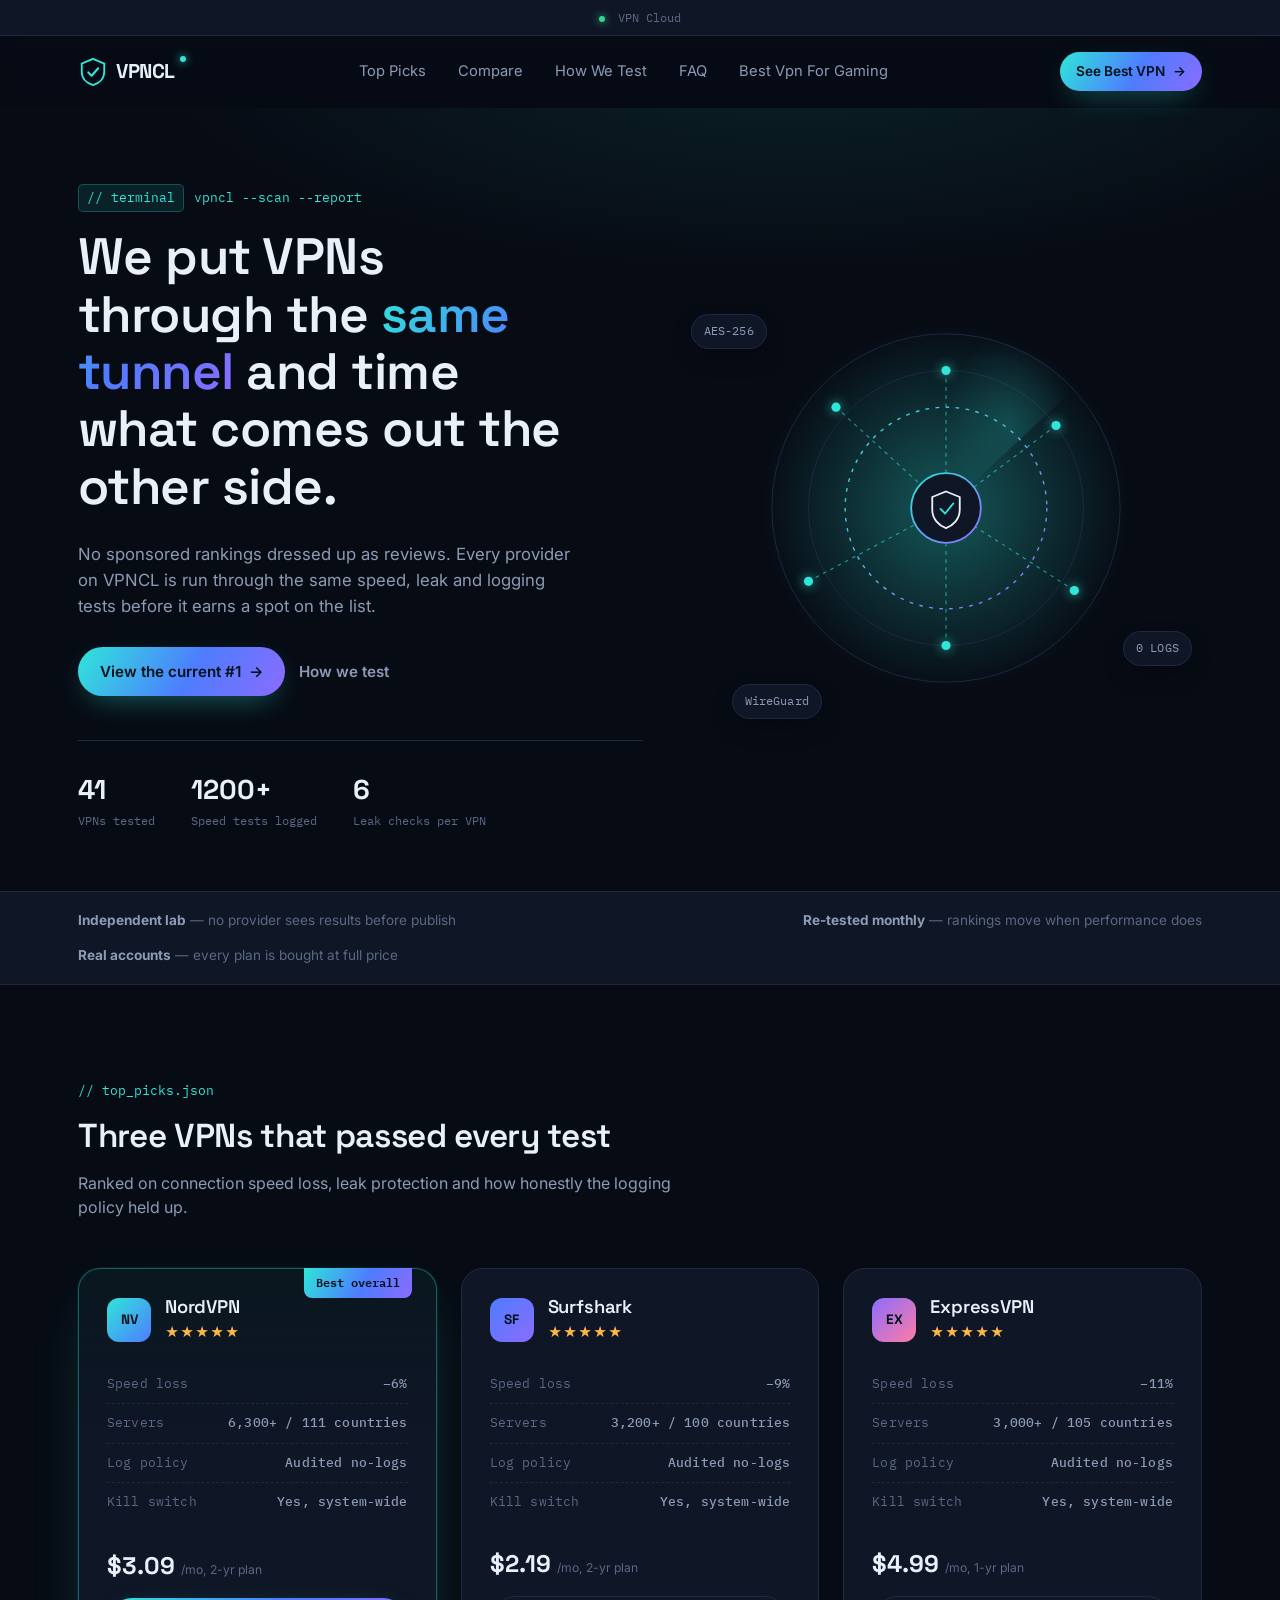
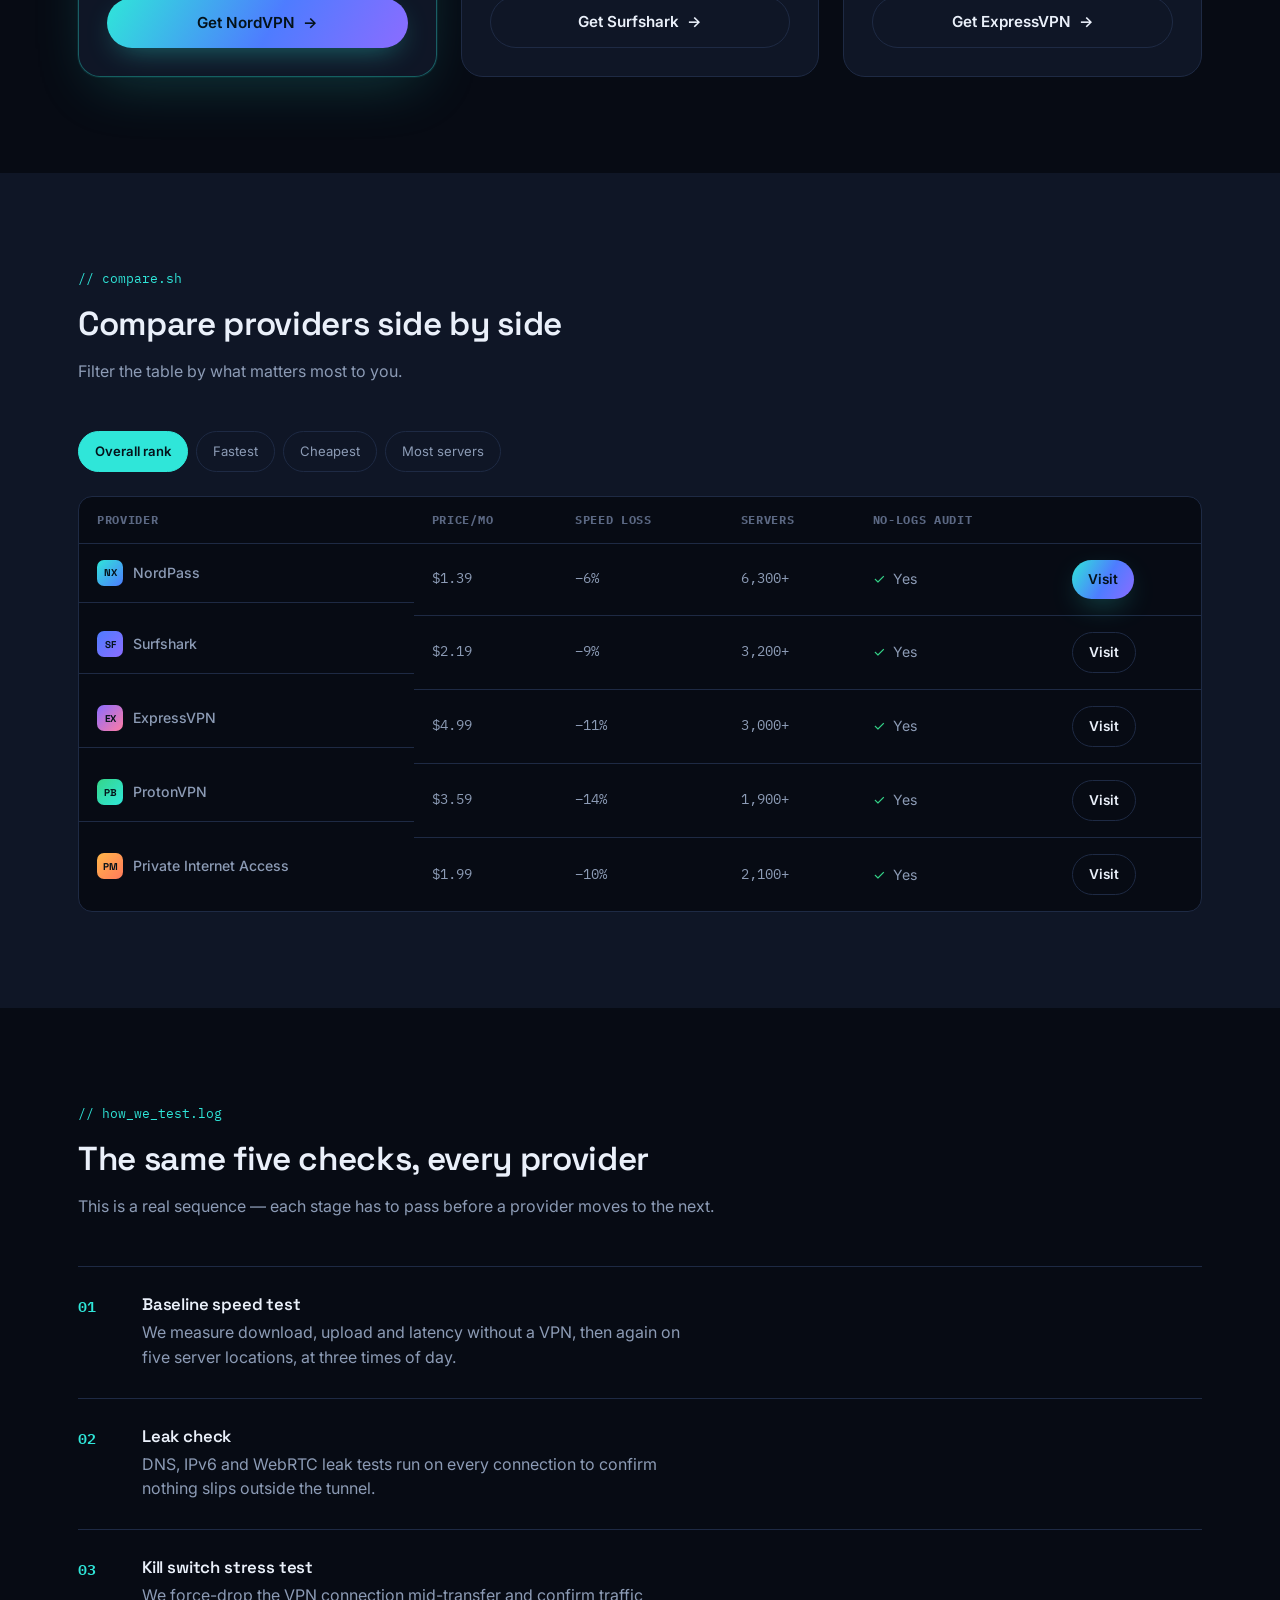
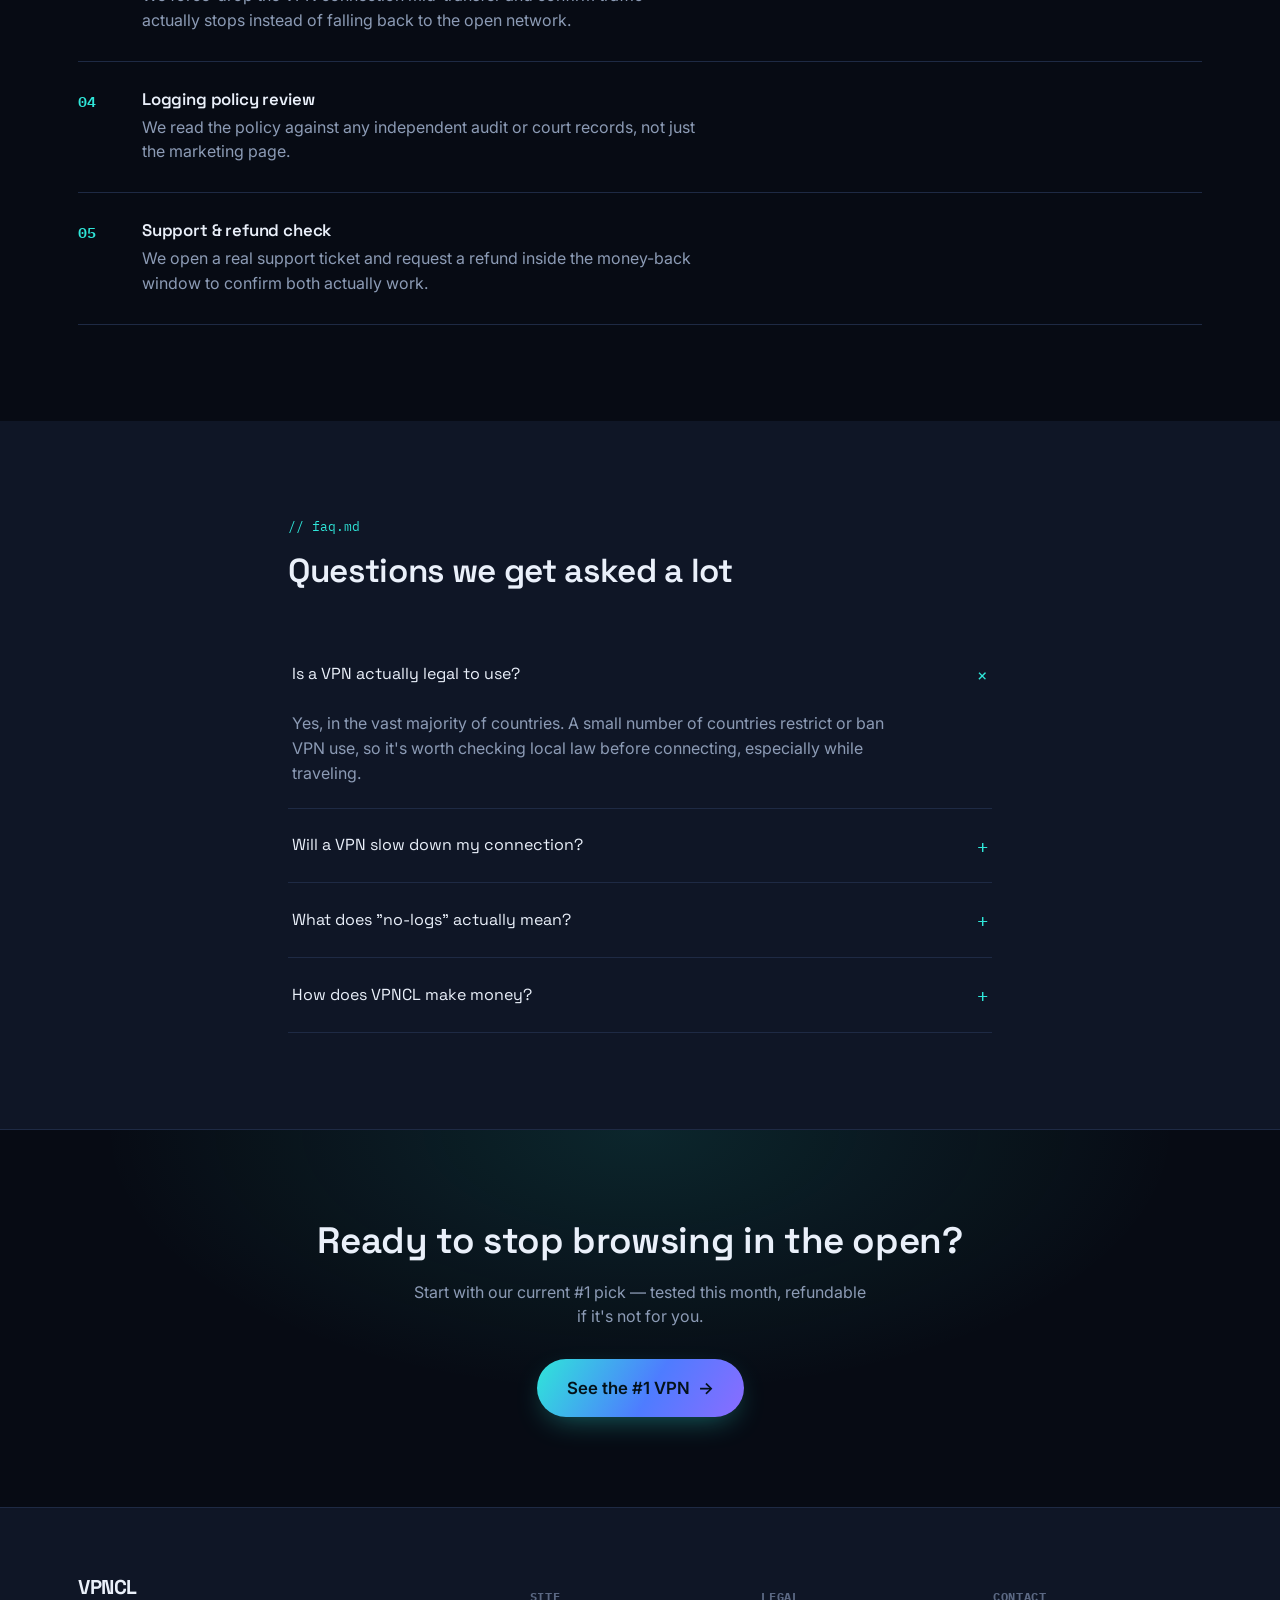
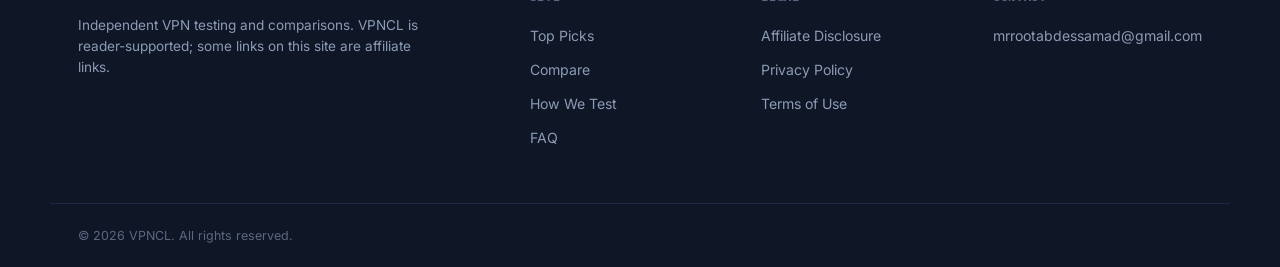
==== commit ff38cf15: "Update index.html" ====
--- a/index.html
+++ b/index.html
@@ -14,7 +14,7 @@
 
 <!-- ============ ANNOUNCEMENT BAR ============ -->
 <div class="topbar">
-  <p><span class="dot" aria-hidden="true"></span> Independently tested · Updated August 2026 ·</p>
+  <p><span class="dot" aria-hidden="true"></span> VPN Cloud</p>
 </div>
 
 <!-- ============ HEADER ============ -->
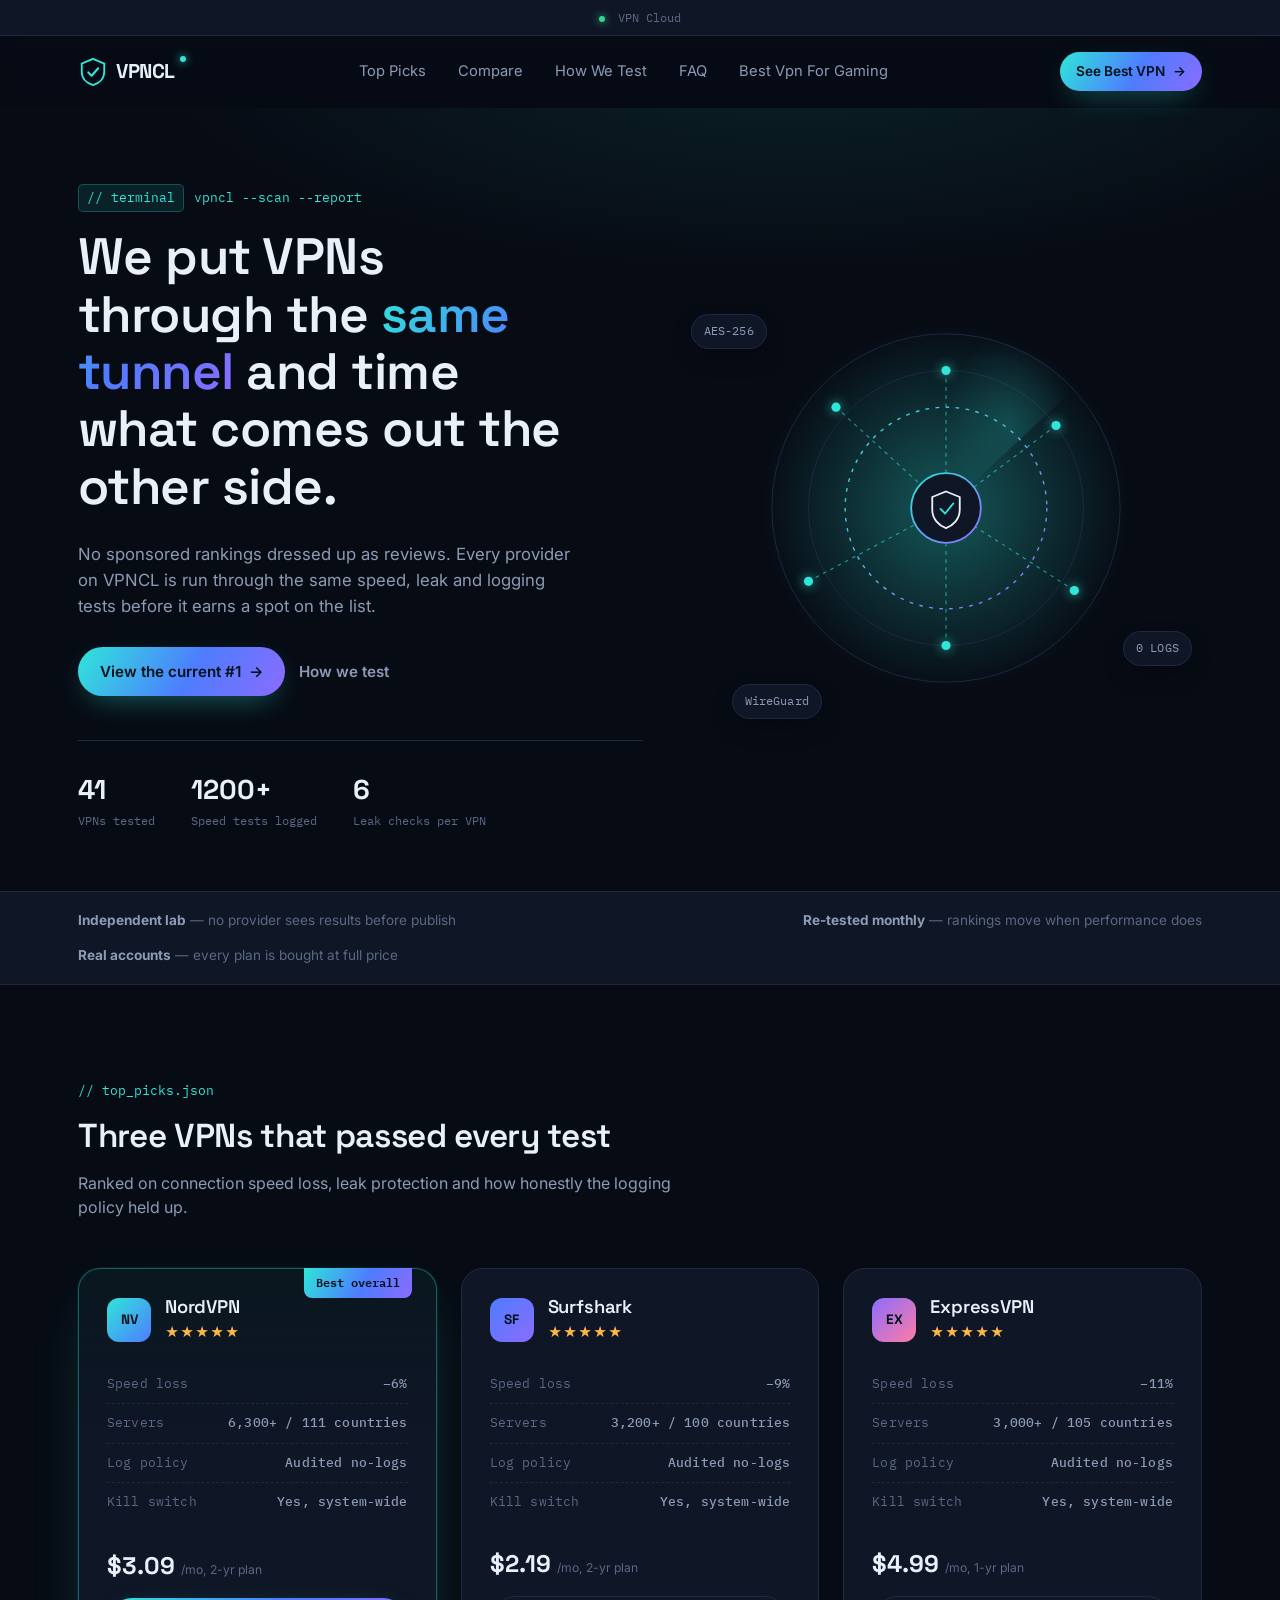
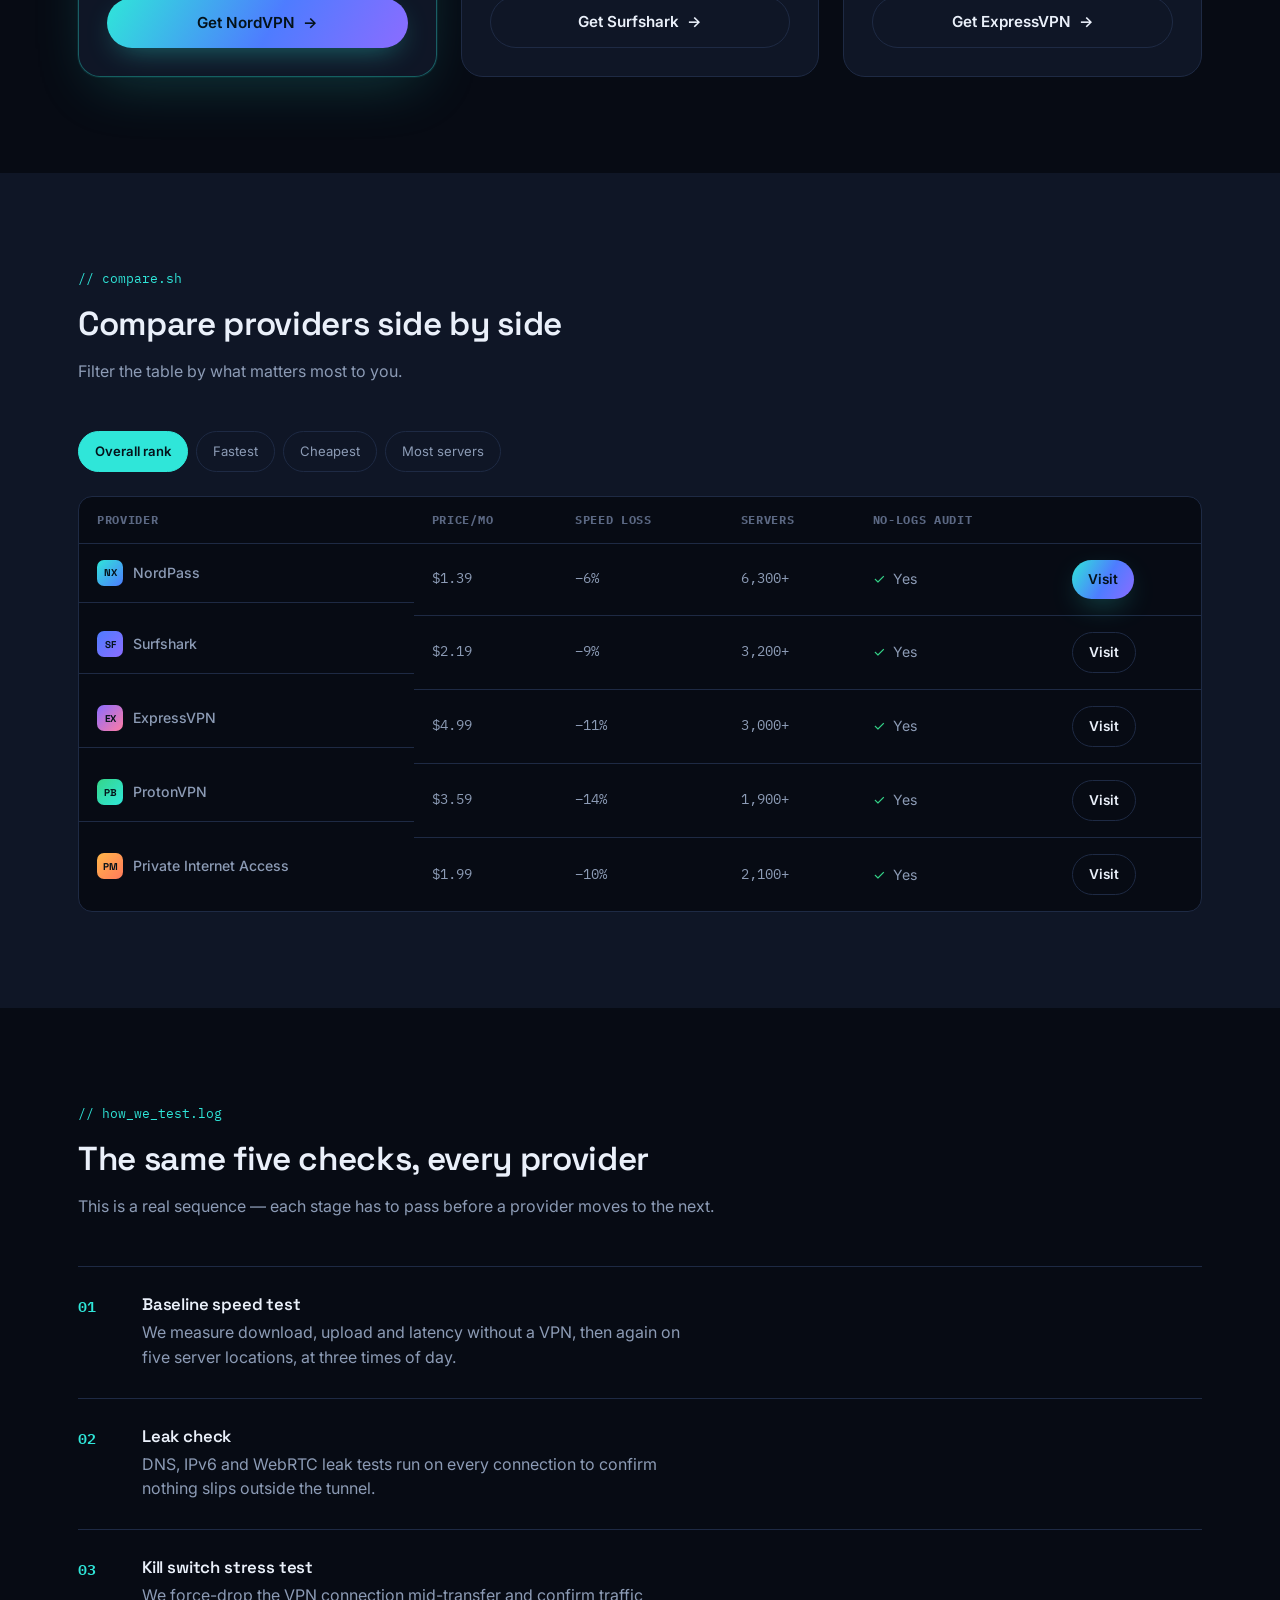
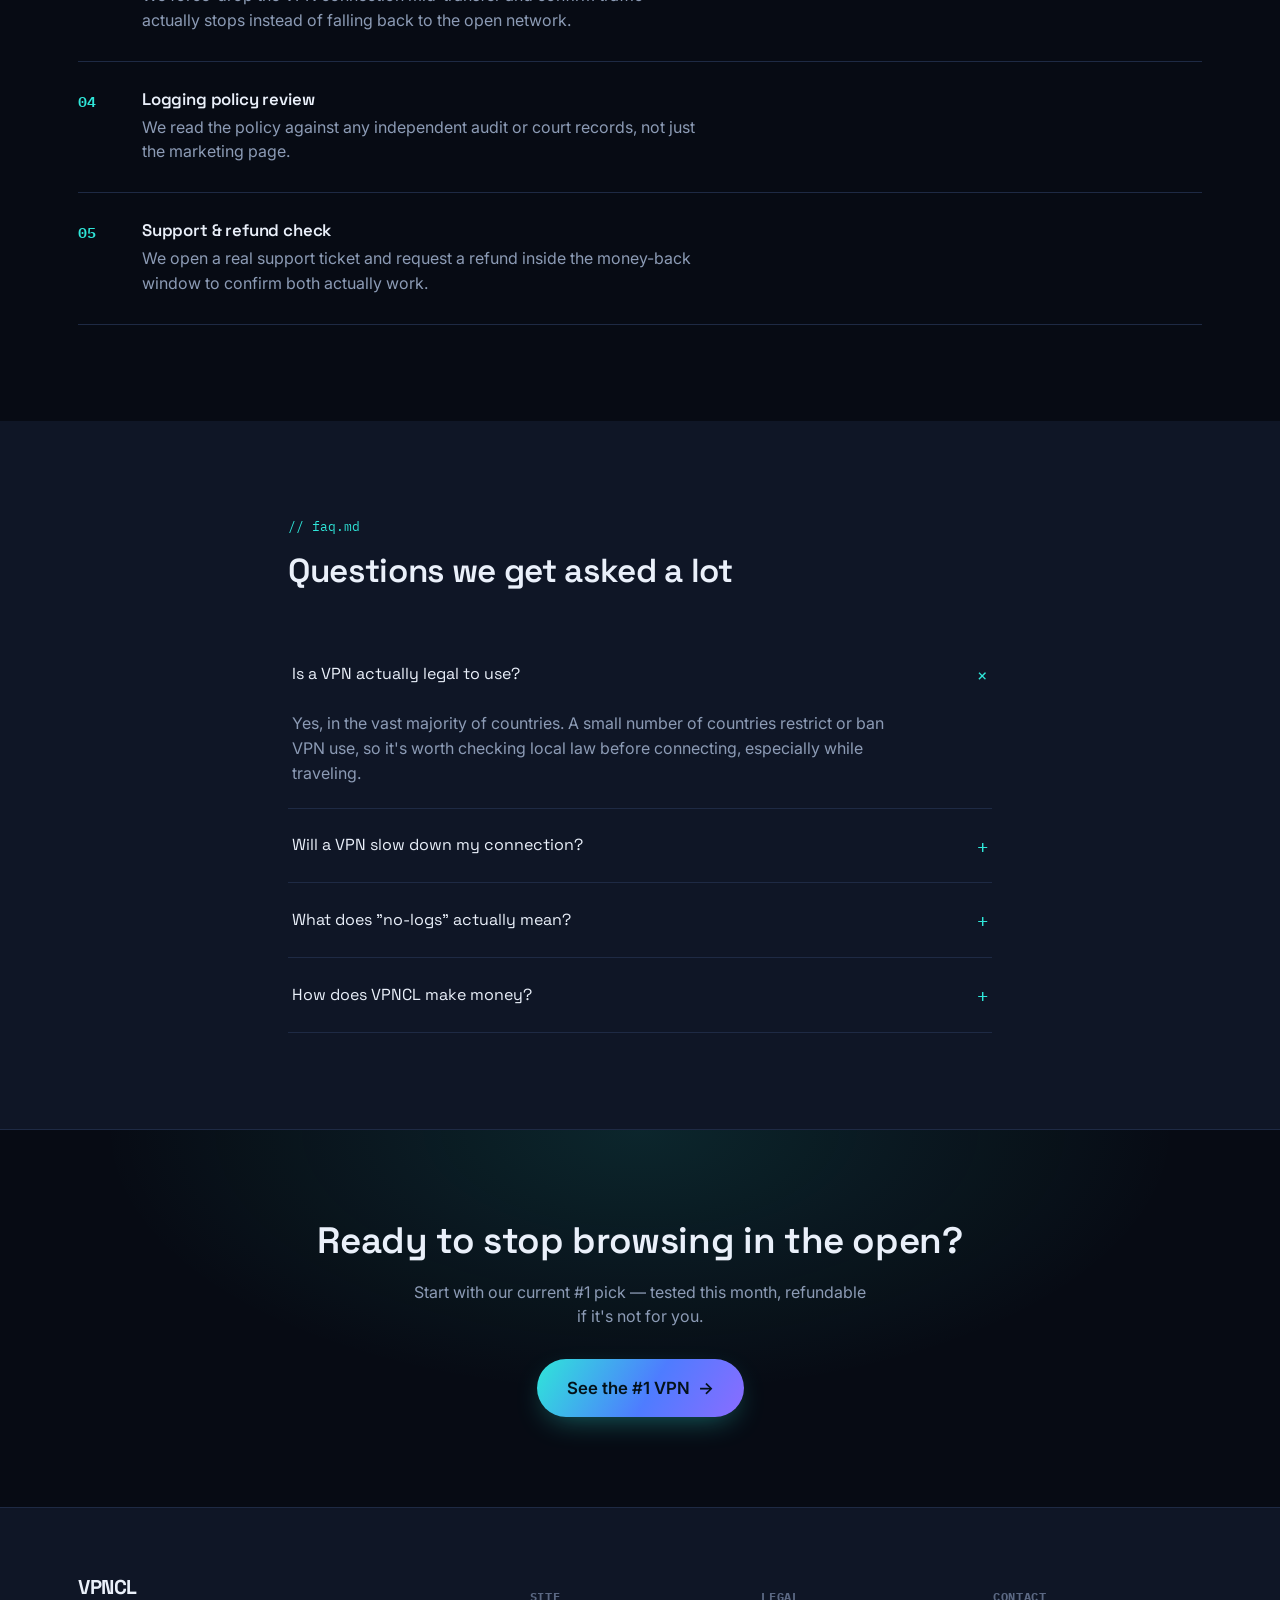
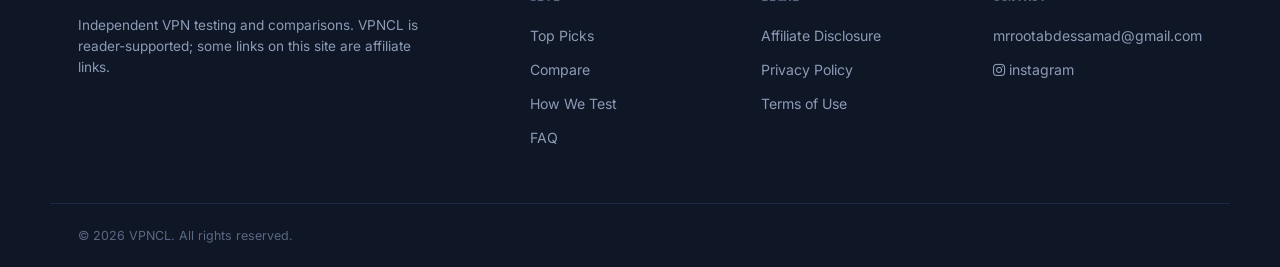
==== commit e8ce17f6: "Update index.html" ====
--- a/index.html
+++ b/index.html
@@ -10,6 +10,10 @@
 <link rel="stylesheet" href="style.css">
 <link rel="canonical" href="https://www.vpncl.com/">
 <link rel="icon" type="image/svg+xml" href="logo.svg"></head>
+<link
+  rel="stylesheet"
+  href="https://cdnjs.cloudflare.com/ajax/libs/font-awesome/6.5.2/css/all.min.css"
+>
 <body>
 
 <!-- ============ ANNOUNCEMENT BAR ============ -->
@@ -431,6 +435,10 @@
       <div class="footer-col">
         <h4>Contact</h4>
         <a href="mailto:mrrootabdessamad@gmail.com">mrrootabdessamad@gmail.com</a>
+        <a href="https://www.instagram.com/domainer120/" target="_blank">
+        <i class="fa-brands fa-instagram"></i>
+        instagram
+        </a>
 
       </div>
     </div>
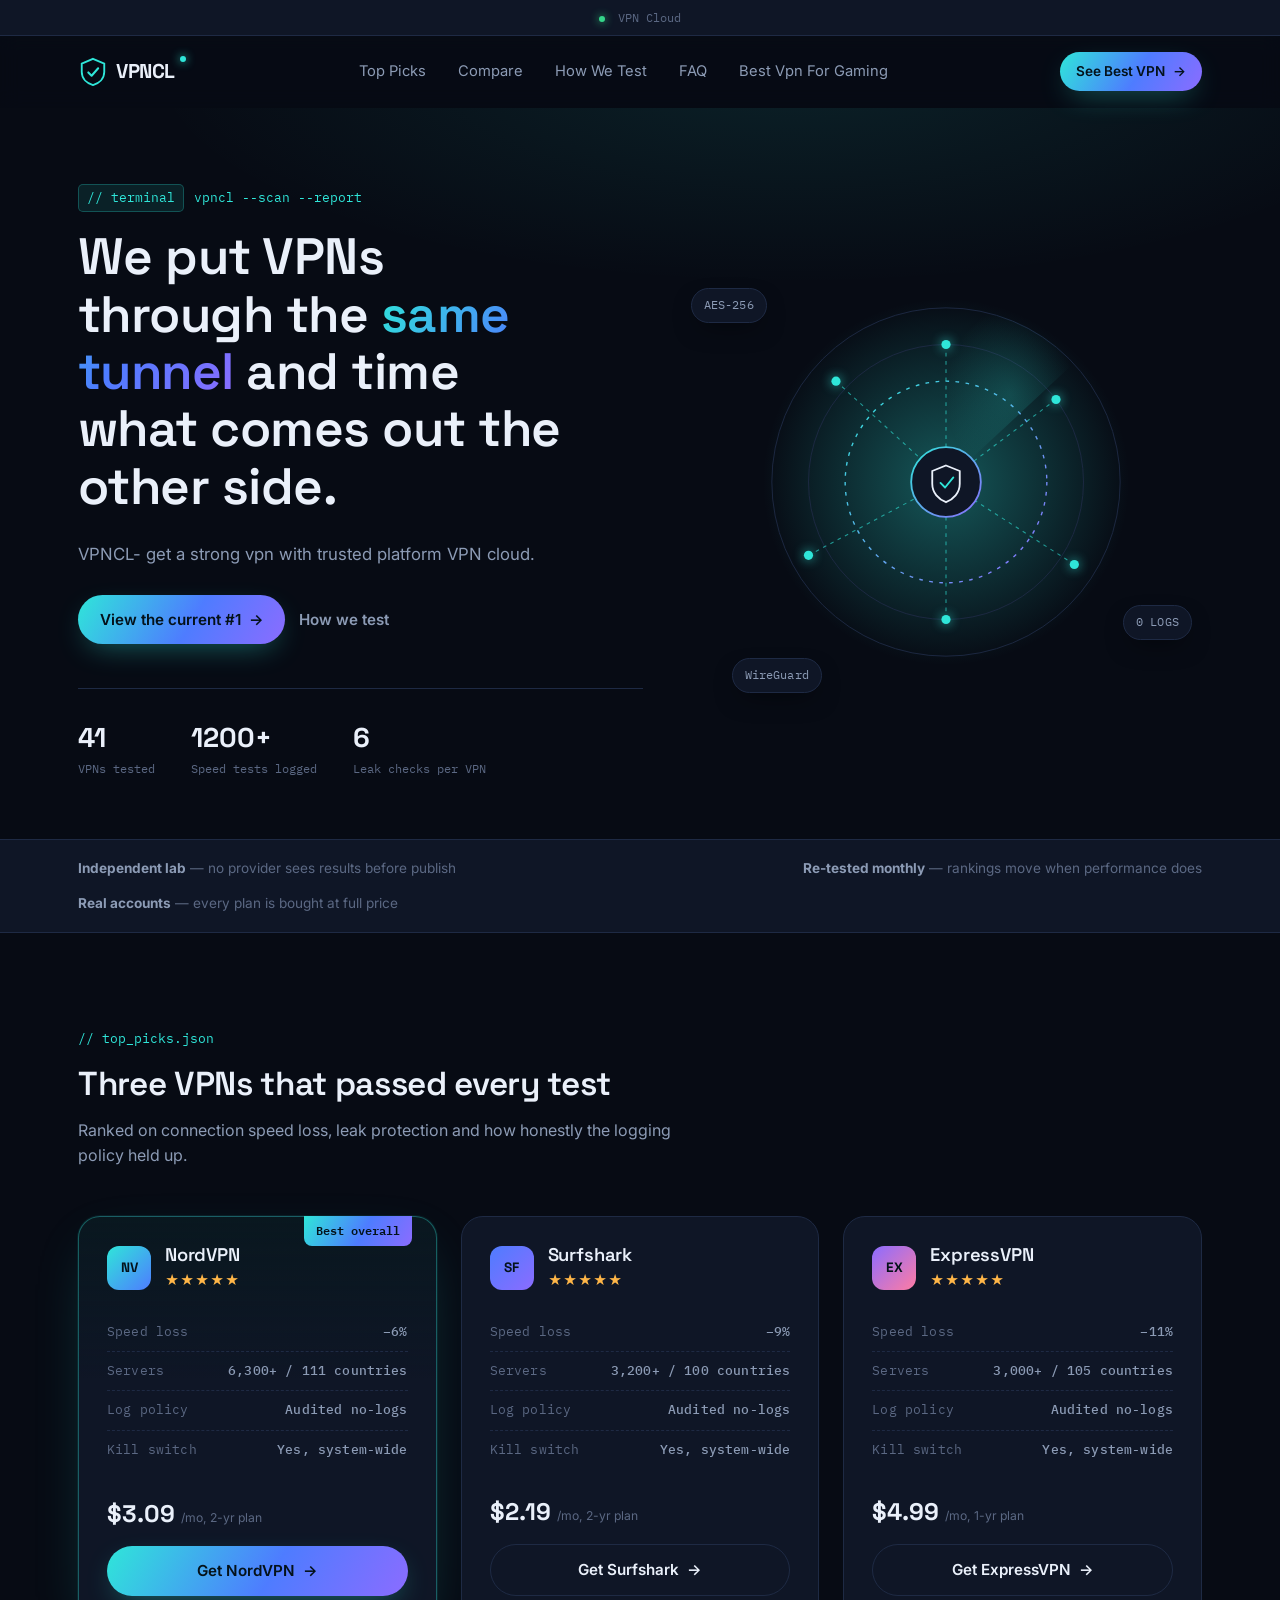
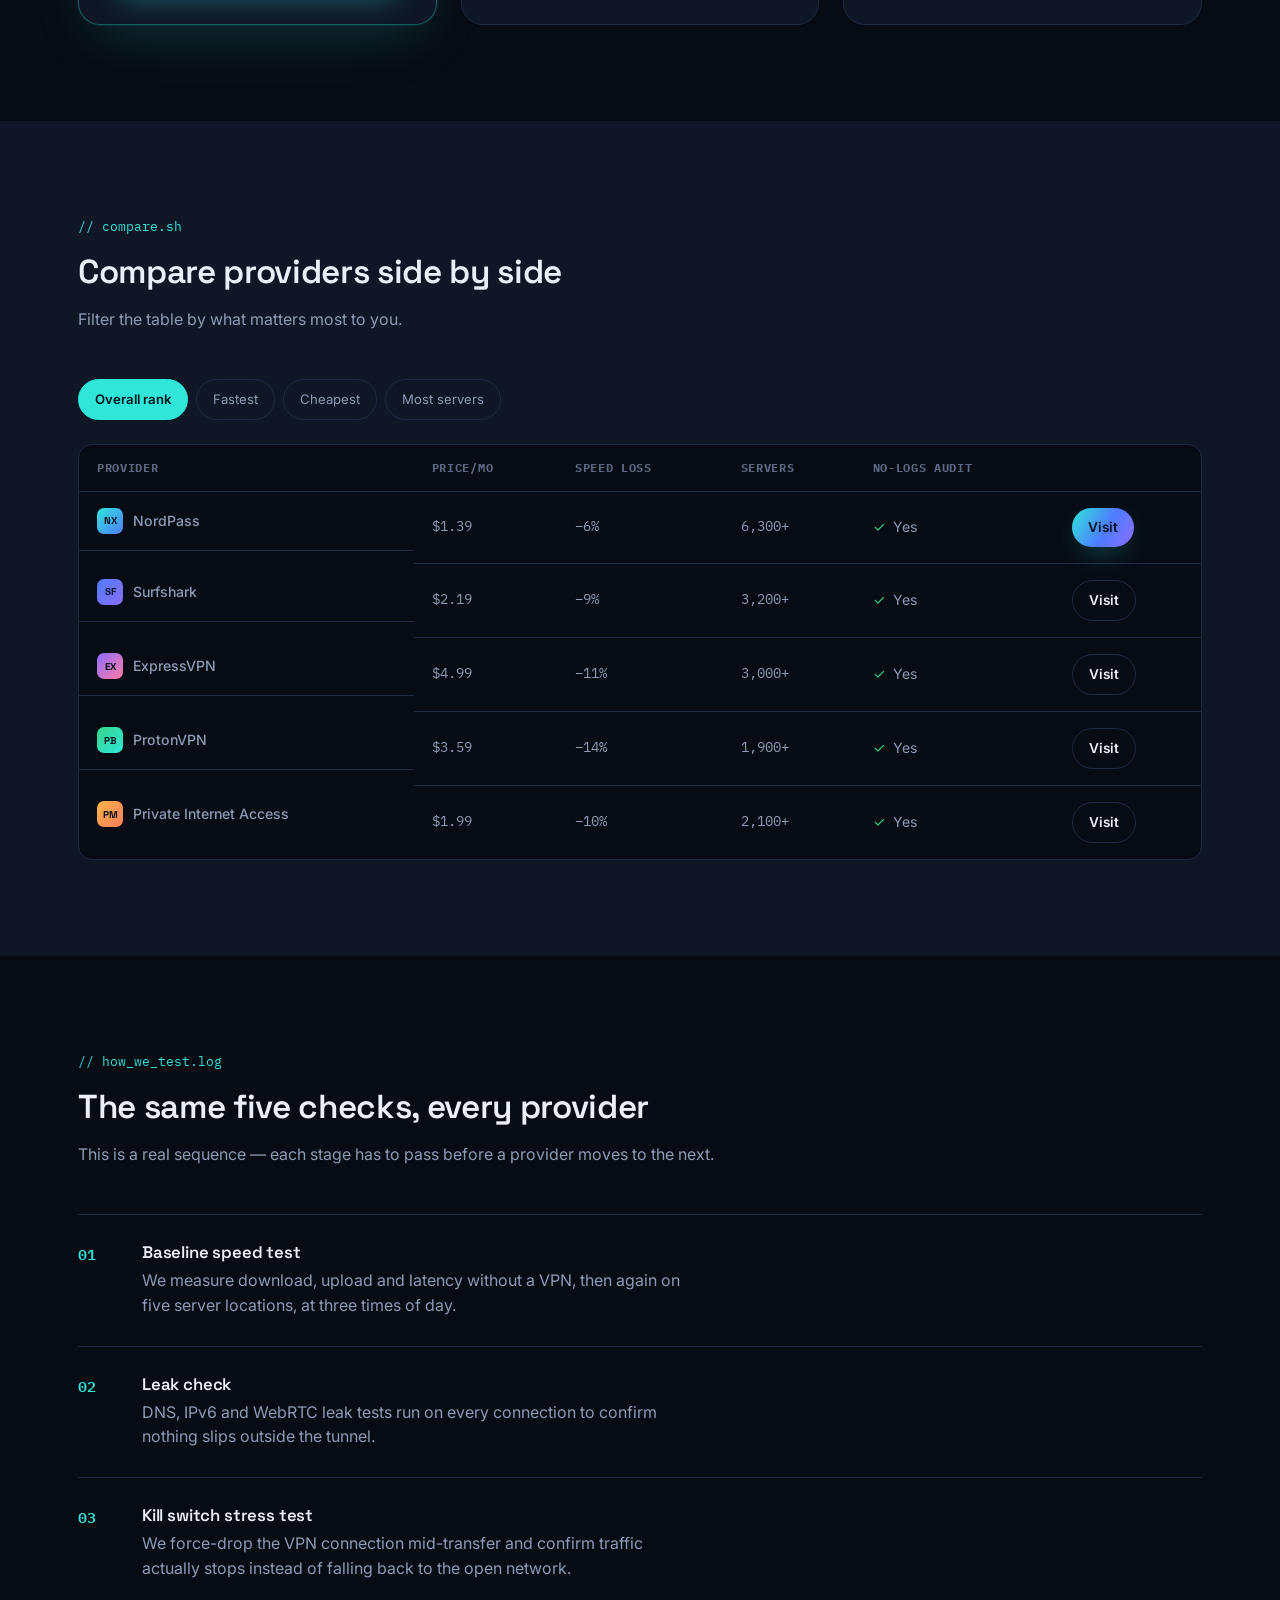
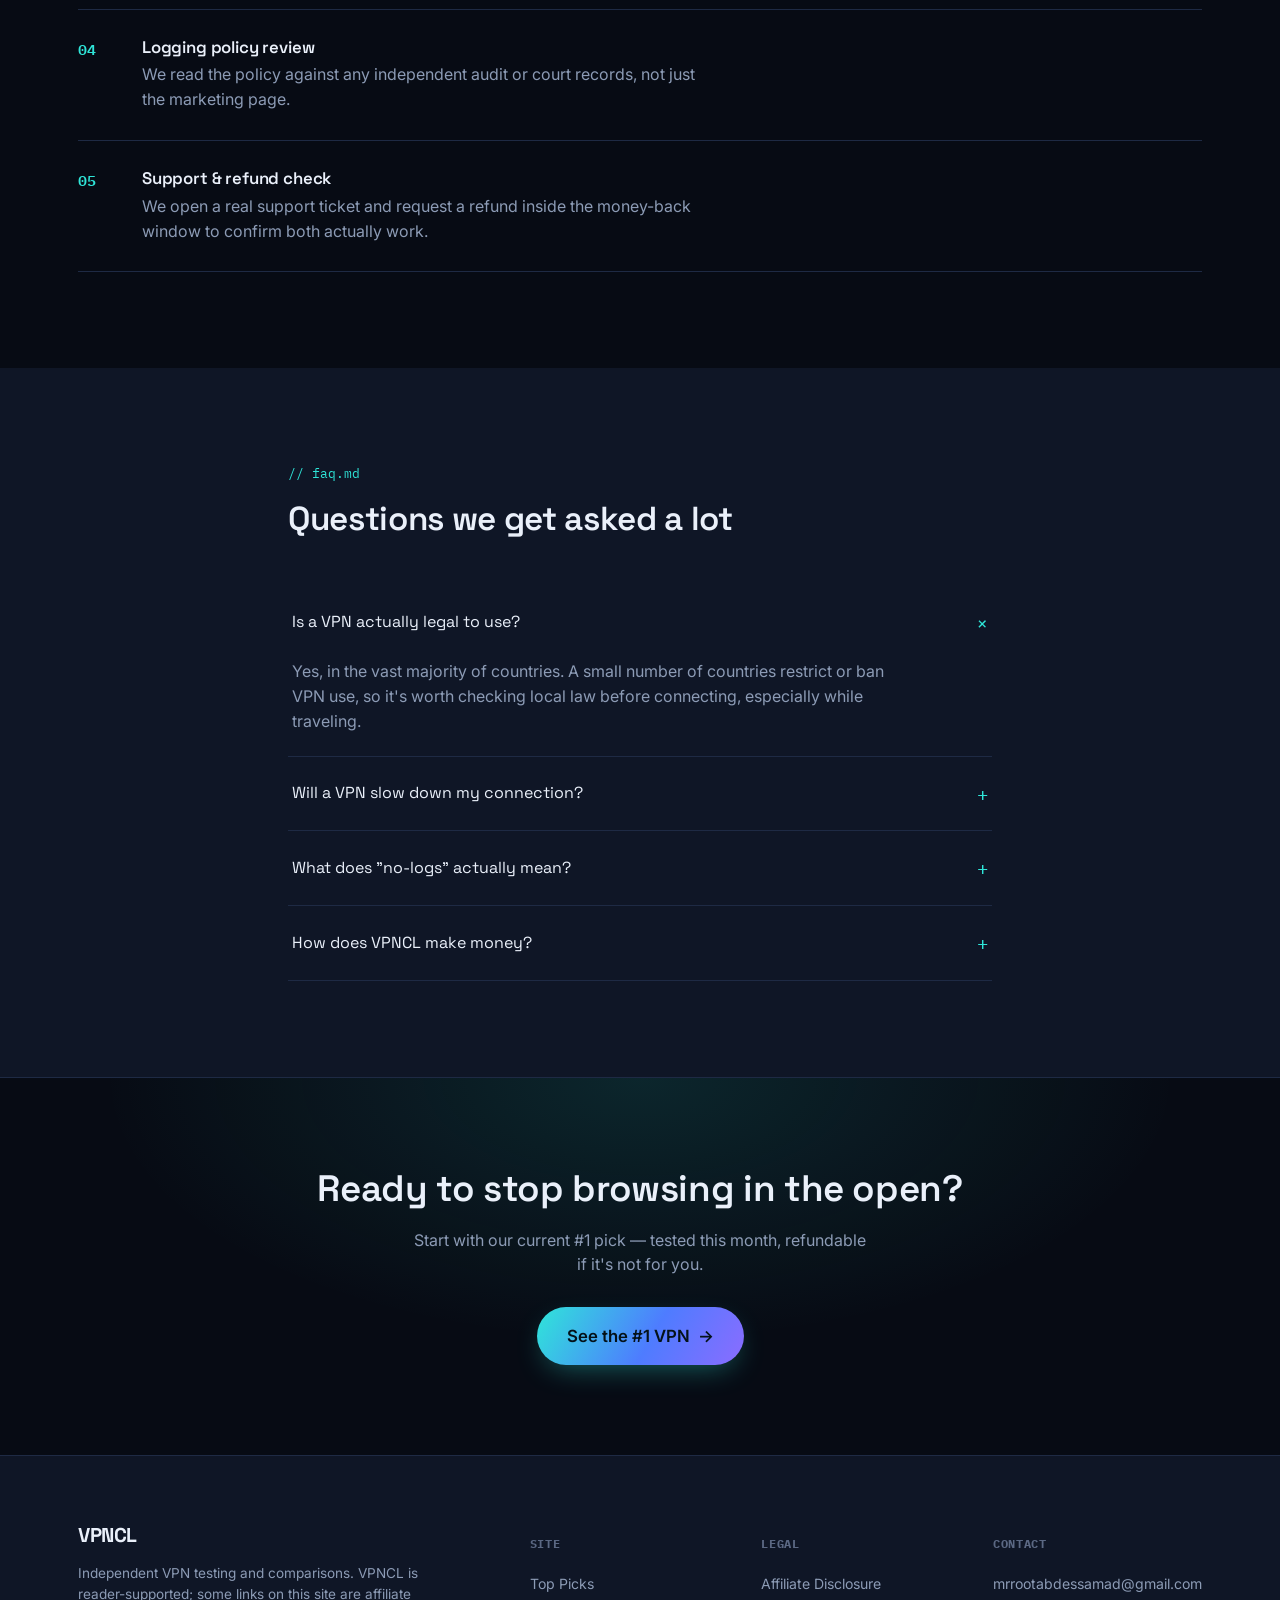
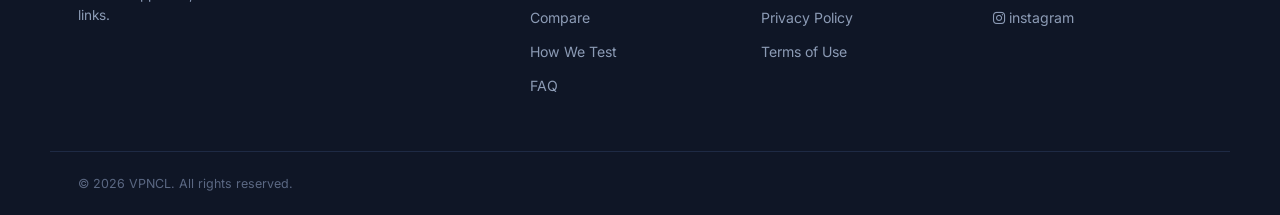
==== commit ba604b3c: "Update index.html" ====
--- a/index.html
+++ b/index.html
@@ -57,7 +57,7 @@
       <div class="hero-copy">
         <p class="eyebrow"><span class="eyebrow-tag">// terminal</span> vpncl --scan --report</p>
         <h1>We put VPNs through the <span class="grad-text">same tunnel</span> and time what comes out the other side.</h1>
-        <p class="hero-sub">No sponsored rankings dressed up as reviews. Every provider on VPNCL is run through the same speed, leak and logging tests before it earns a spot on the list.</p>
+        <p class="hero-sub">VPNCL- get a strong vpn with trusted platform VPN cloud.</p>
 
         <div class="hero-cta-row">
           <a href="#picks" class="btn btn-primary">View the current #1 <span class="arrow">→</span></a>
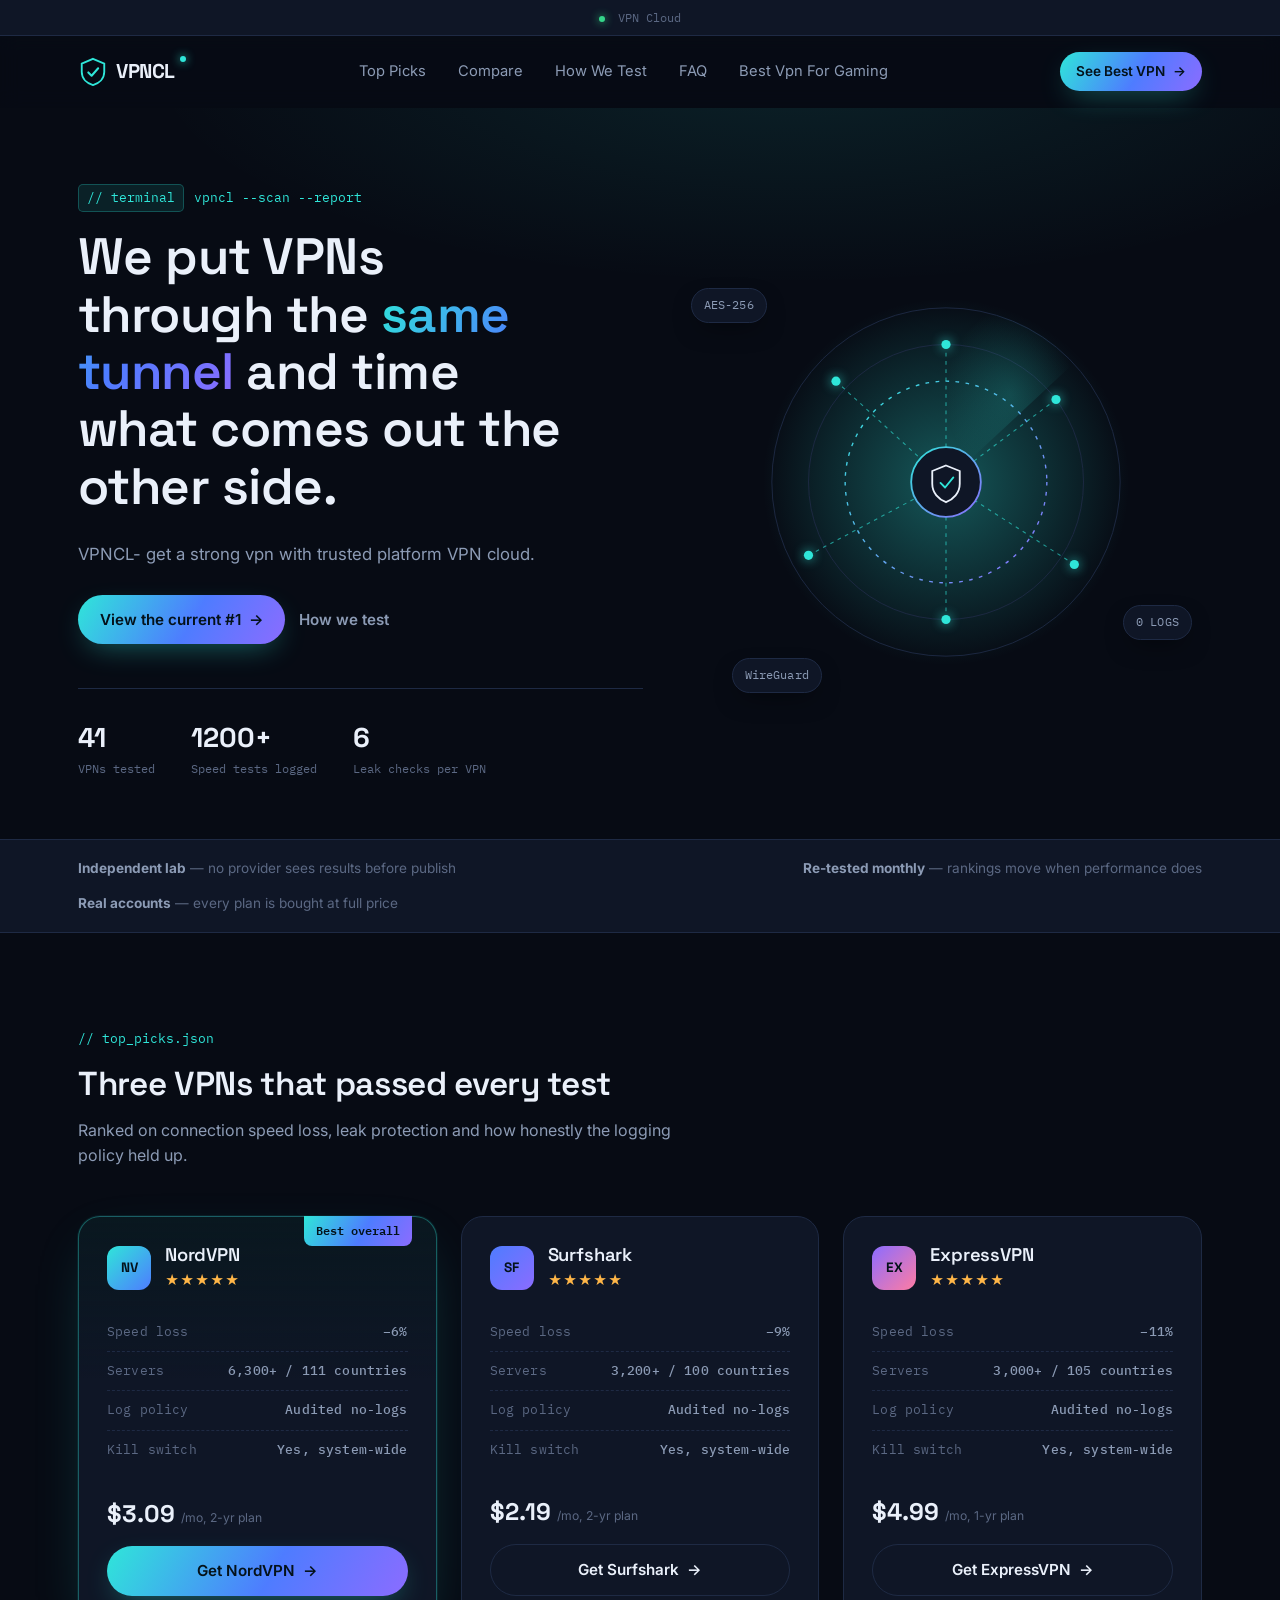
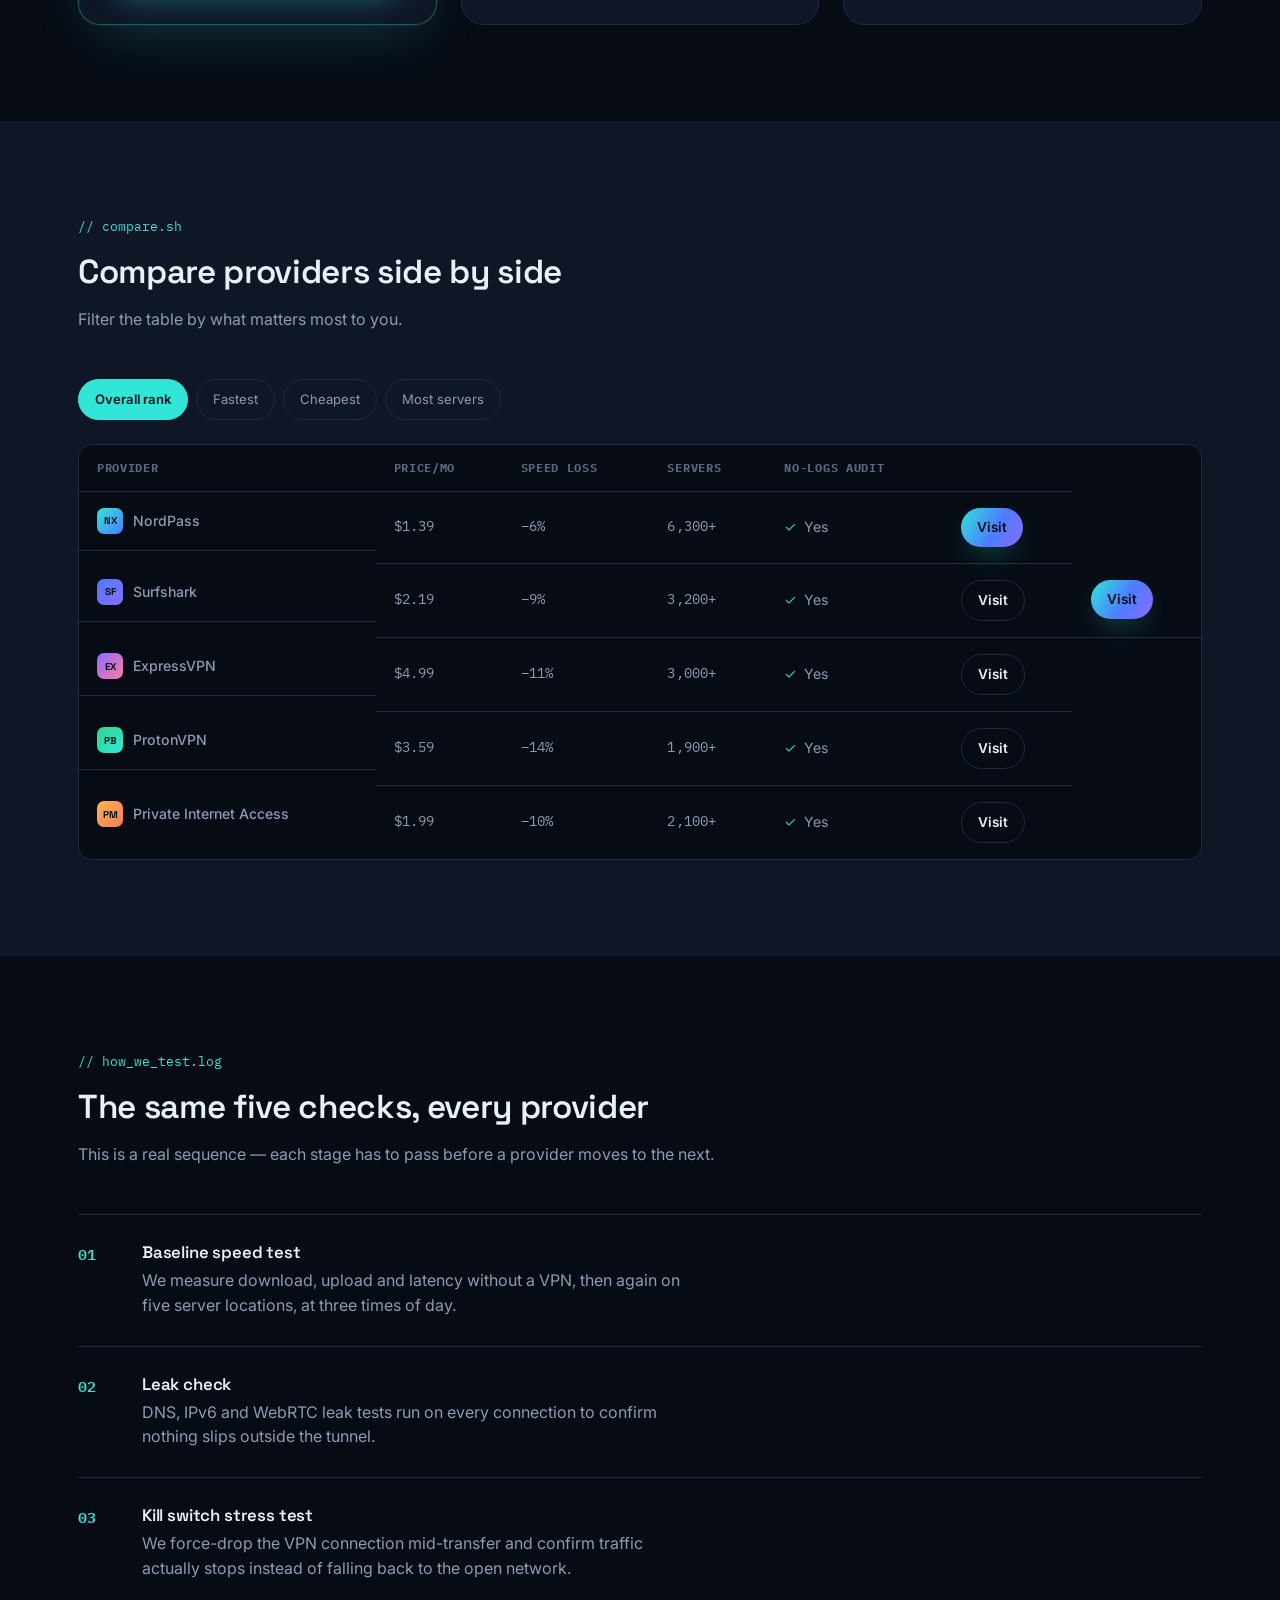
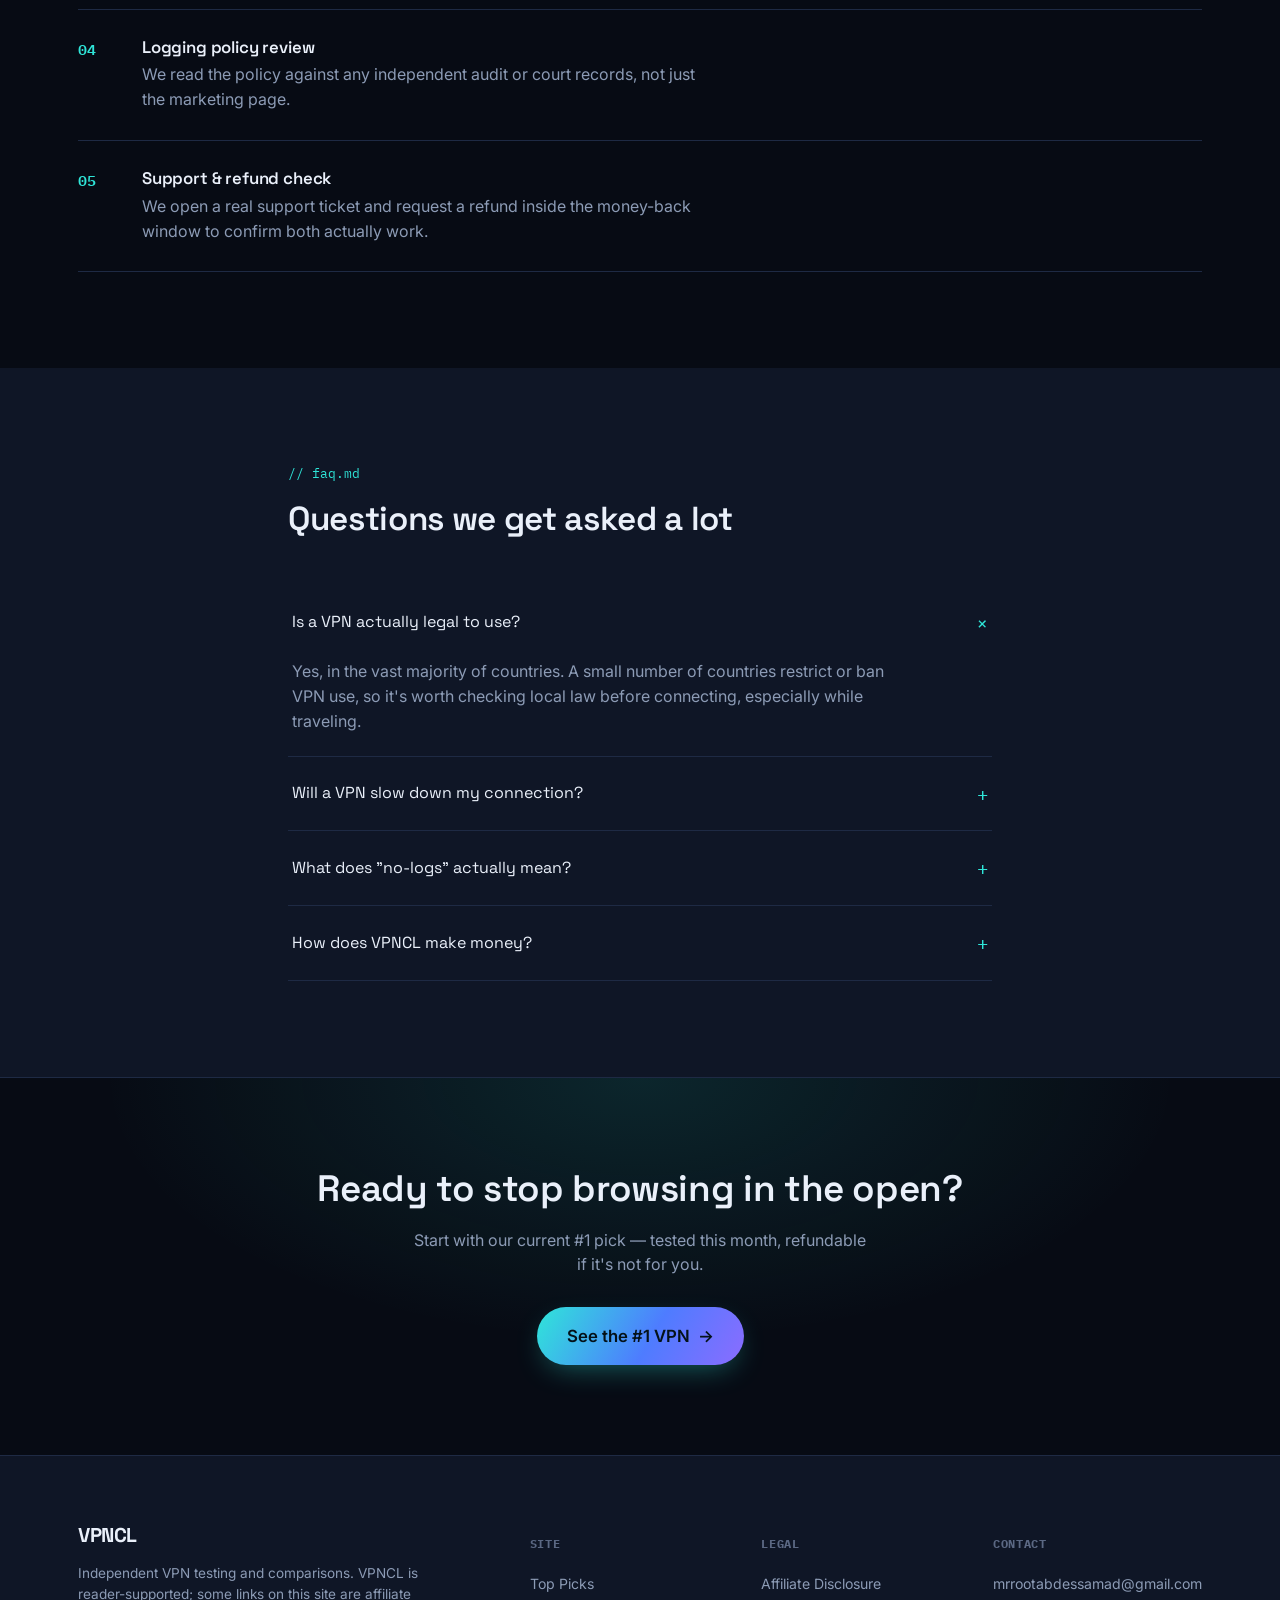
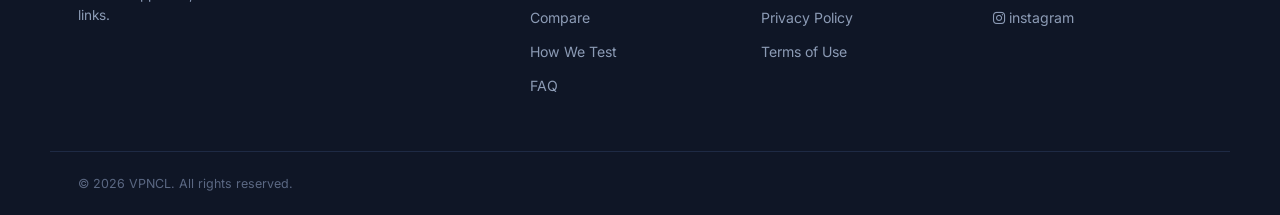
==== commit 8f5d44a3: "Update index.html" ====
--- a/index.html
+++ b/index.html
@@ -196,7 +196,8 @@
           </ul>
           <div class="pick-foot">
             <div class="price"><span class="price-amount">$2.19</span><span class="price-term">/mo, 2-yr plan</span></div>
-            <a href="#" class="btn btn-outline btn-block">Get Surfshark <span class="arrow">→</span></a>
+            <a href="https://get.surfshark.net/aff_c?offer_id=926&aff_id=49494" class="btn btn-outline btn-block" arget="_blank"
+              rel="noopener noreferrer">Get Surfshark <span class="arrow">→</span></a>
           </div>
         </article>
 
@@ -268,6 +269,8 @@
               <td class="mono">3,200+</td>
               <td><span class="check">✓</span> Yes</td>
               <td><a href="#" class="btn btn-sm btn-outline">Visit</a></td>
+              <td><a href="https://get.surfshark.net/aff_c?offer_id=926&aff_id=49494" class="btn btn-sm btn-primary" target="_blank"rel="noopener noreferrer">Visit</a></td>
+
             </tr>
             <tr data-rank="3" data-speed="11" data-price="4.99" data-servers="3000">
               <td class="prov-cell"><span class="pick-logo pick-logo--3 sm" aria-hidden="true">EX</span>ExpressVPN</td>
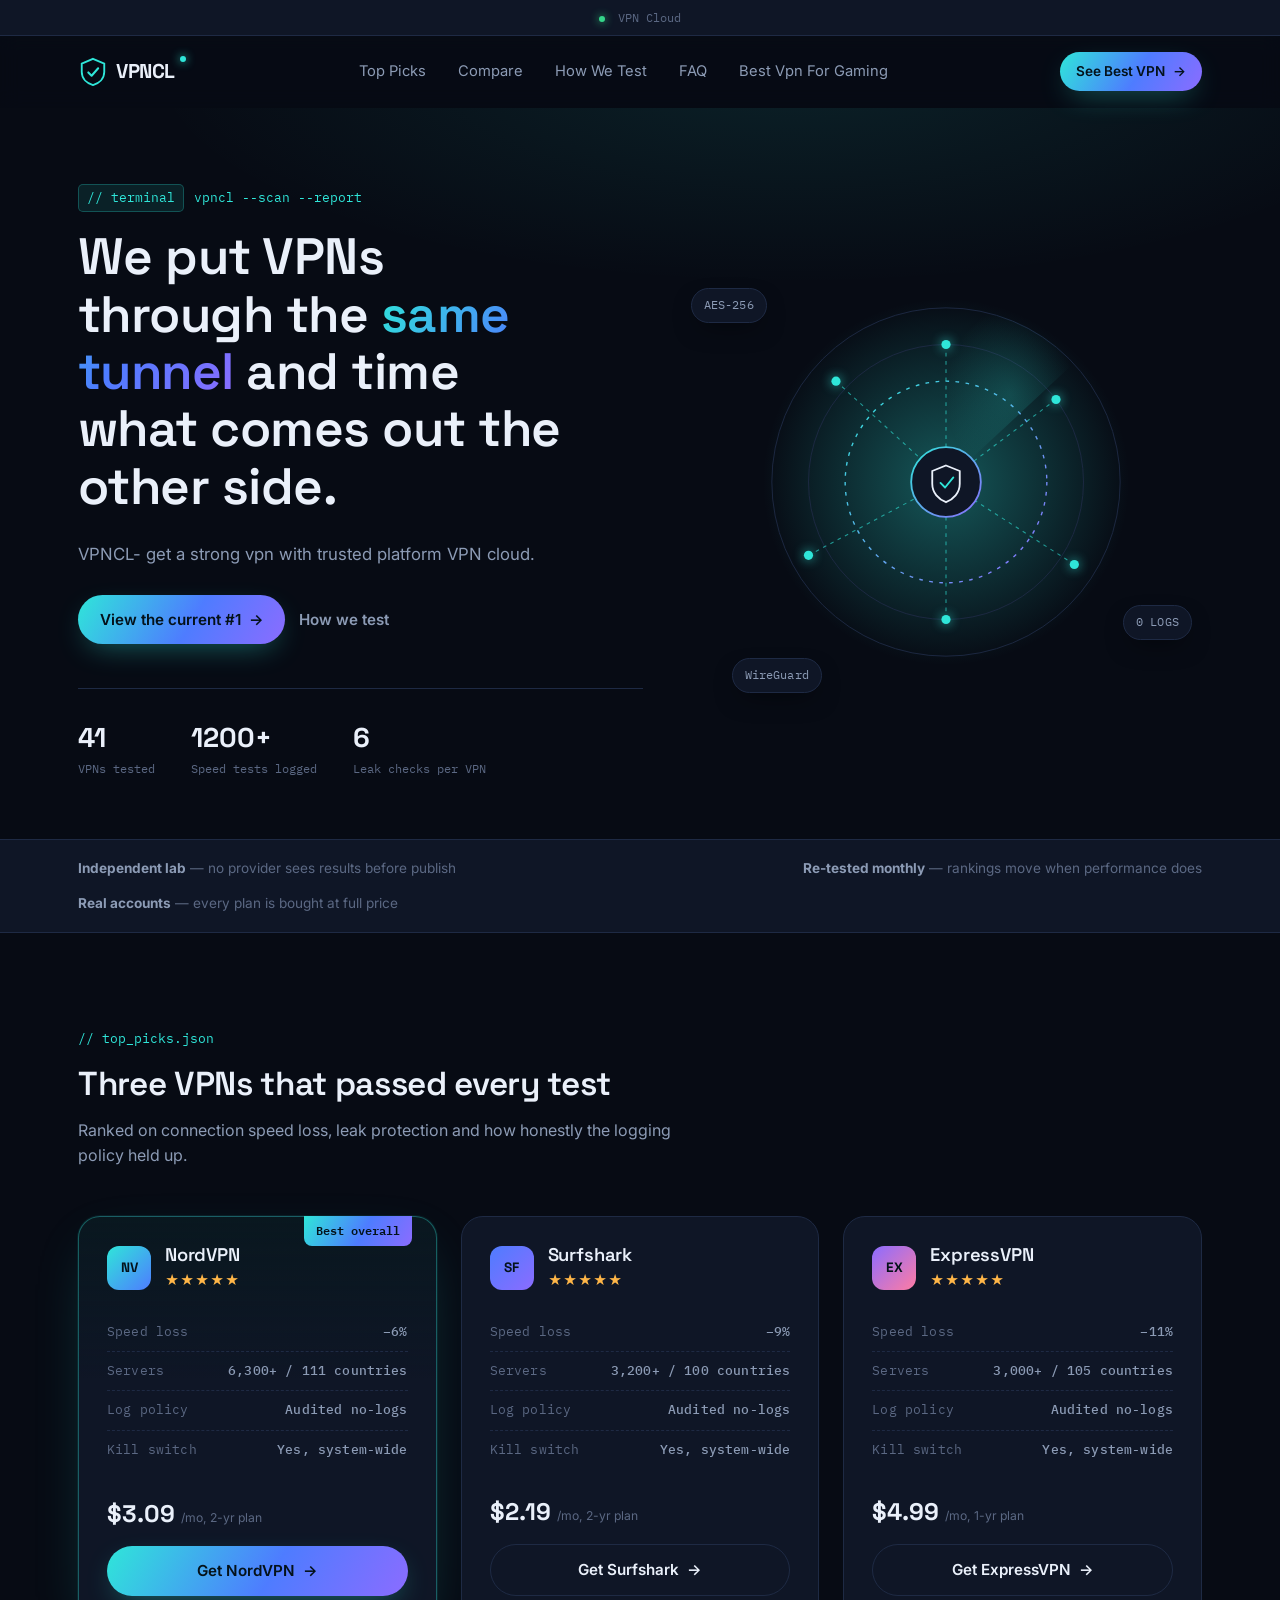
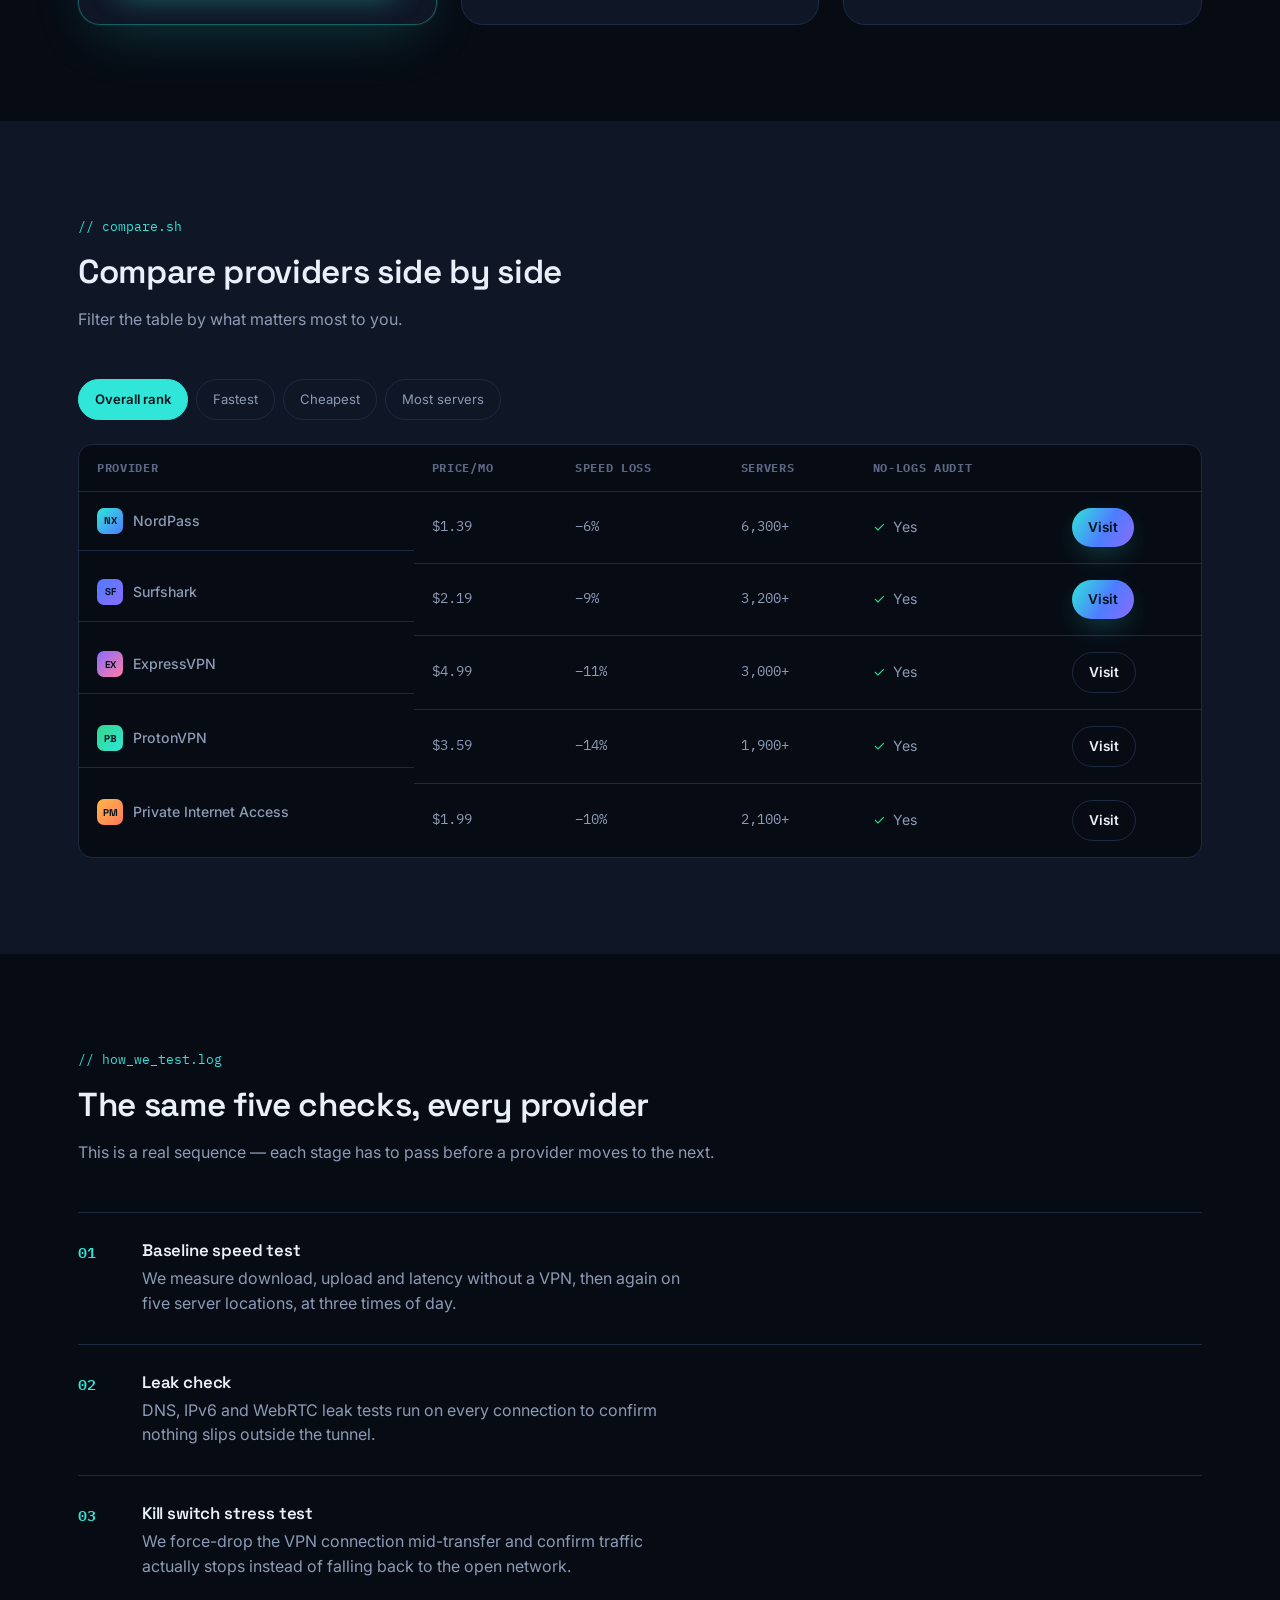
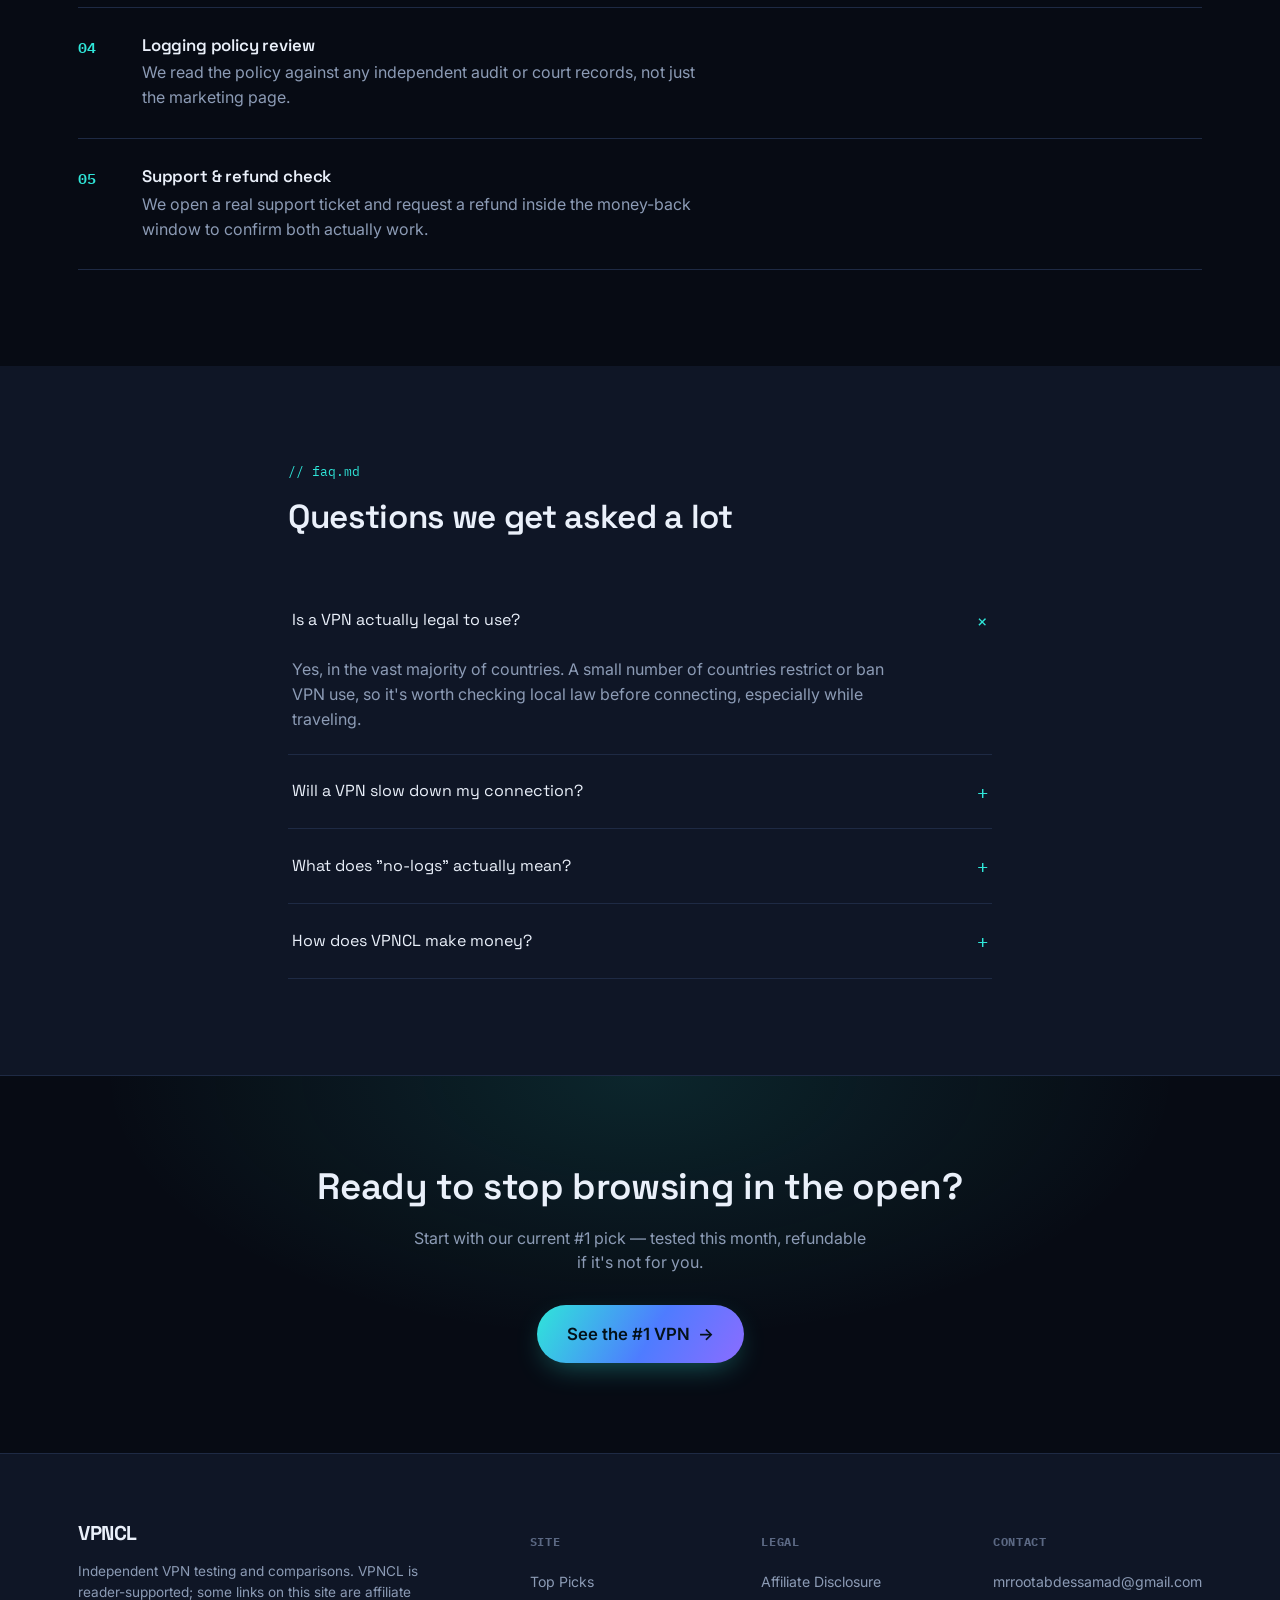
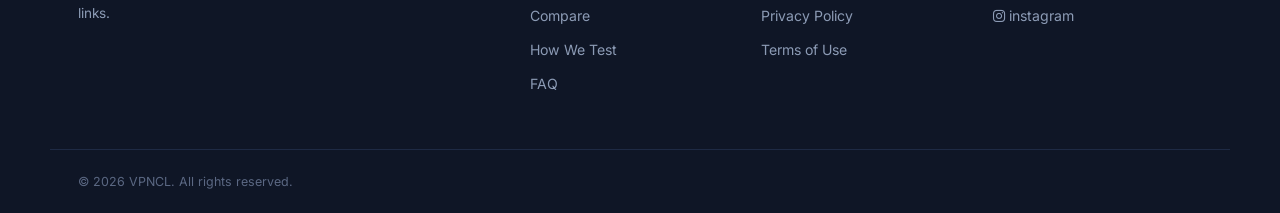
==== commit 27642099: "Update index.html" ====
--- a/index.html
+++ b/index.html
@@ -268,7 +268,6 @@
               <td class="mono">−9%</td>
               <td class="mono">3,200+</td>
               <td><span class="check">✓</span> Yes</td>
-              <td><a href="#" class="btn btn-sm btn-outline">Visit</a></td>
               <td><a href="https://get.surfshark.net/aff_c?offer_id=926&aff_id=49494" class="btn btn-sm btn-primary" target="_blank"rel="noopener noreferrer">Visit</a></td>
 
             </tr>
